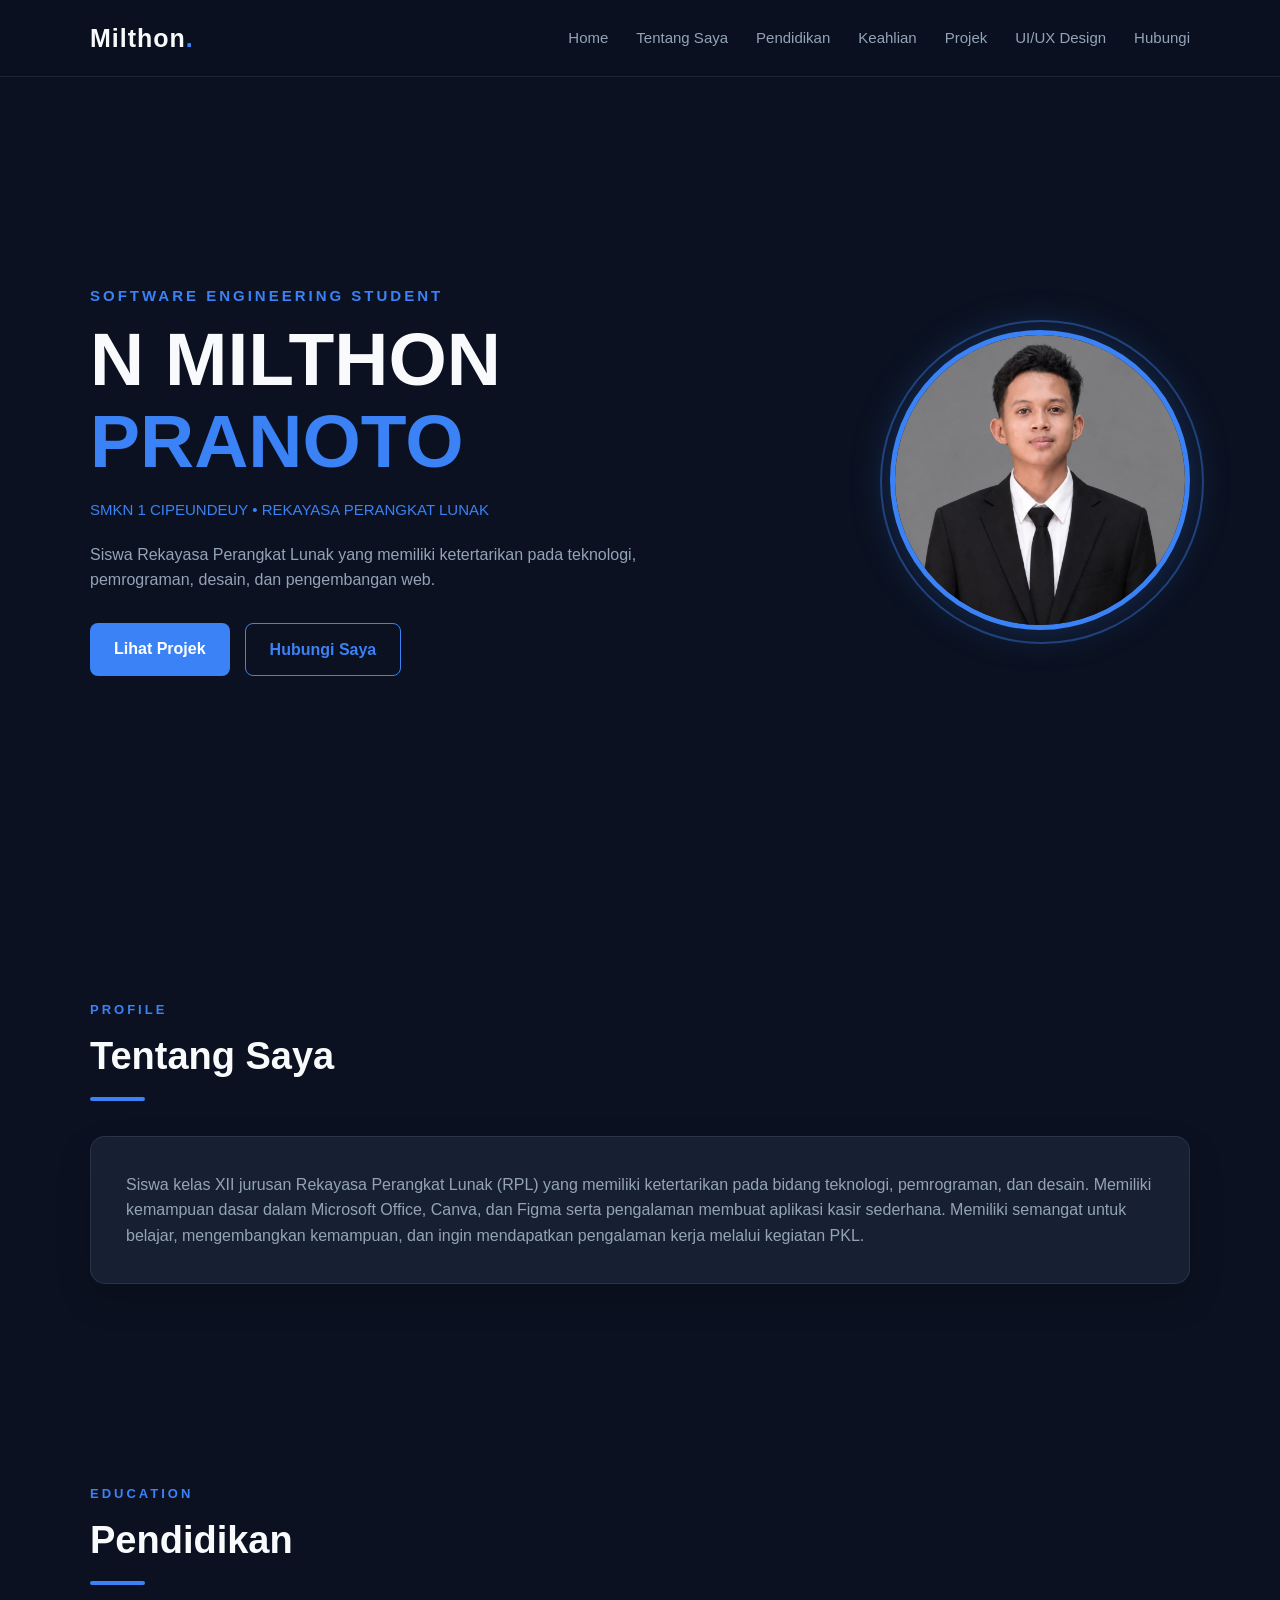
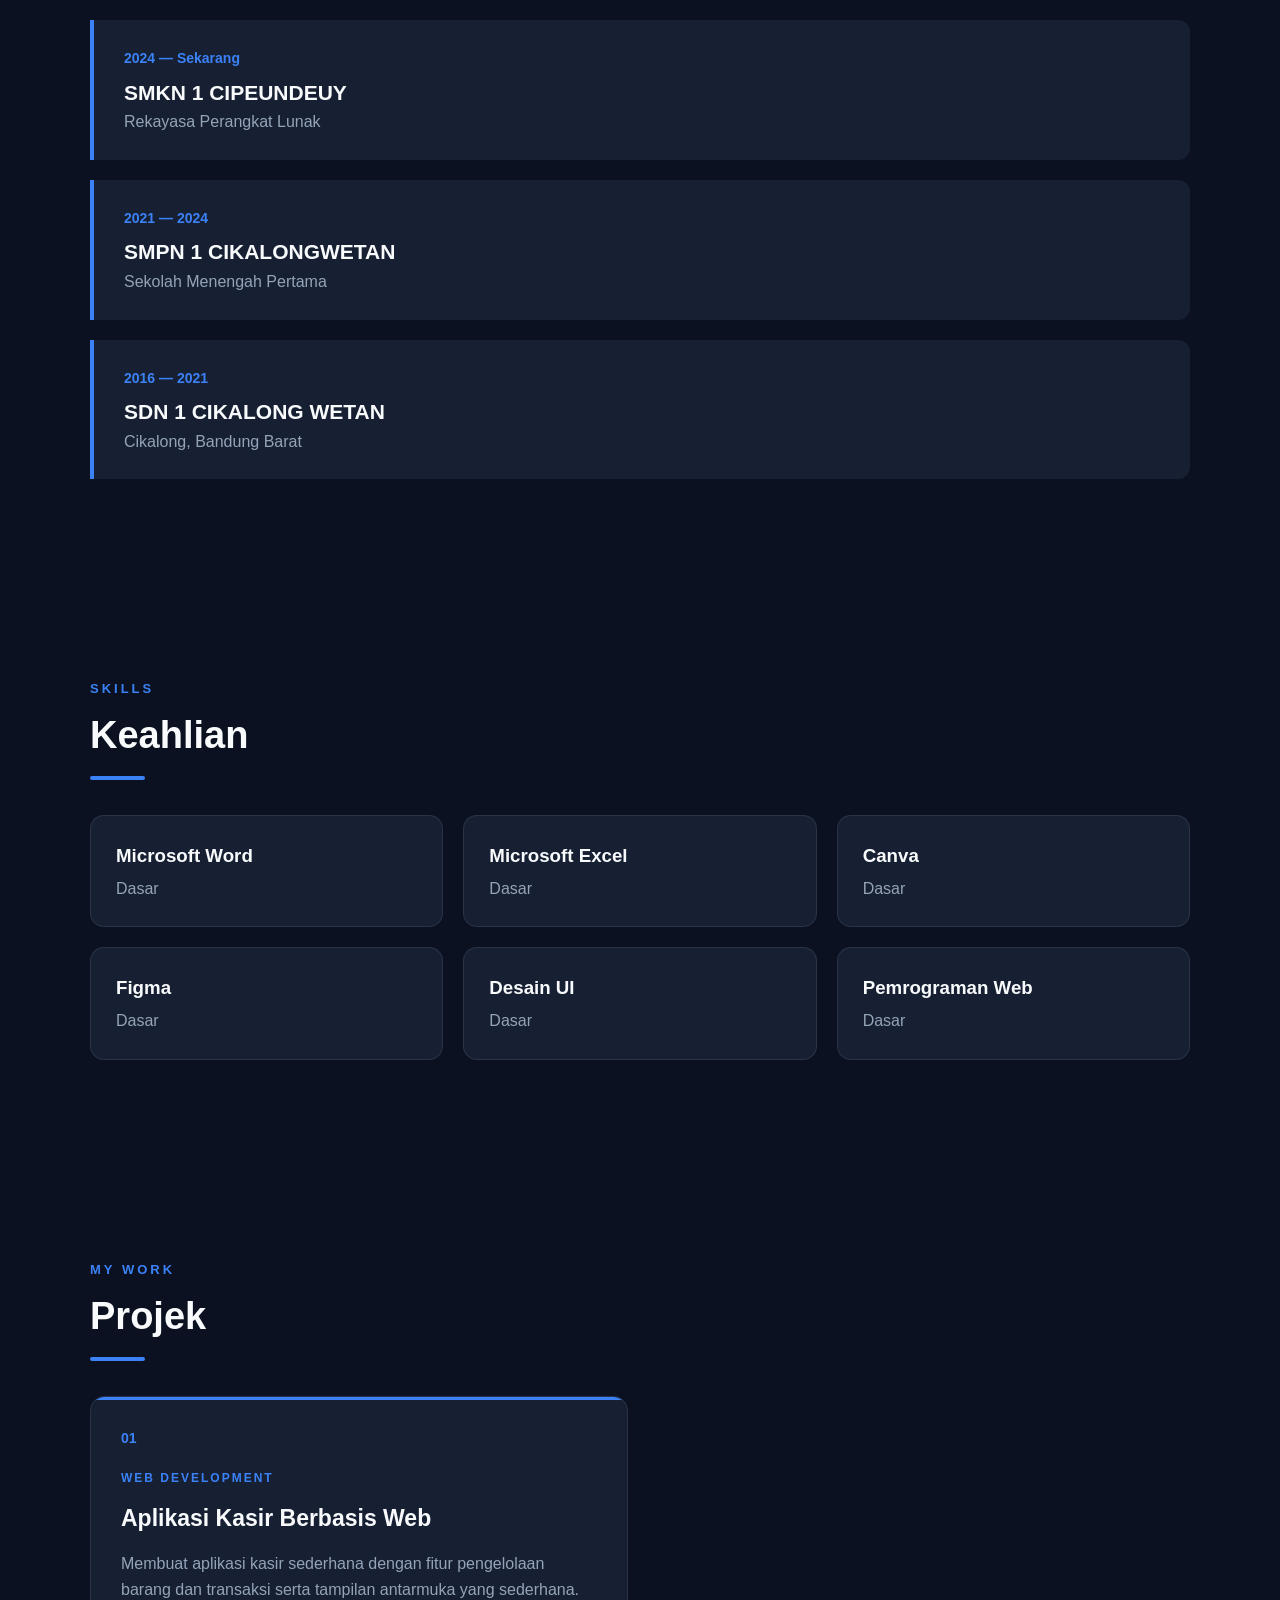
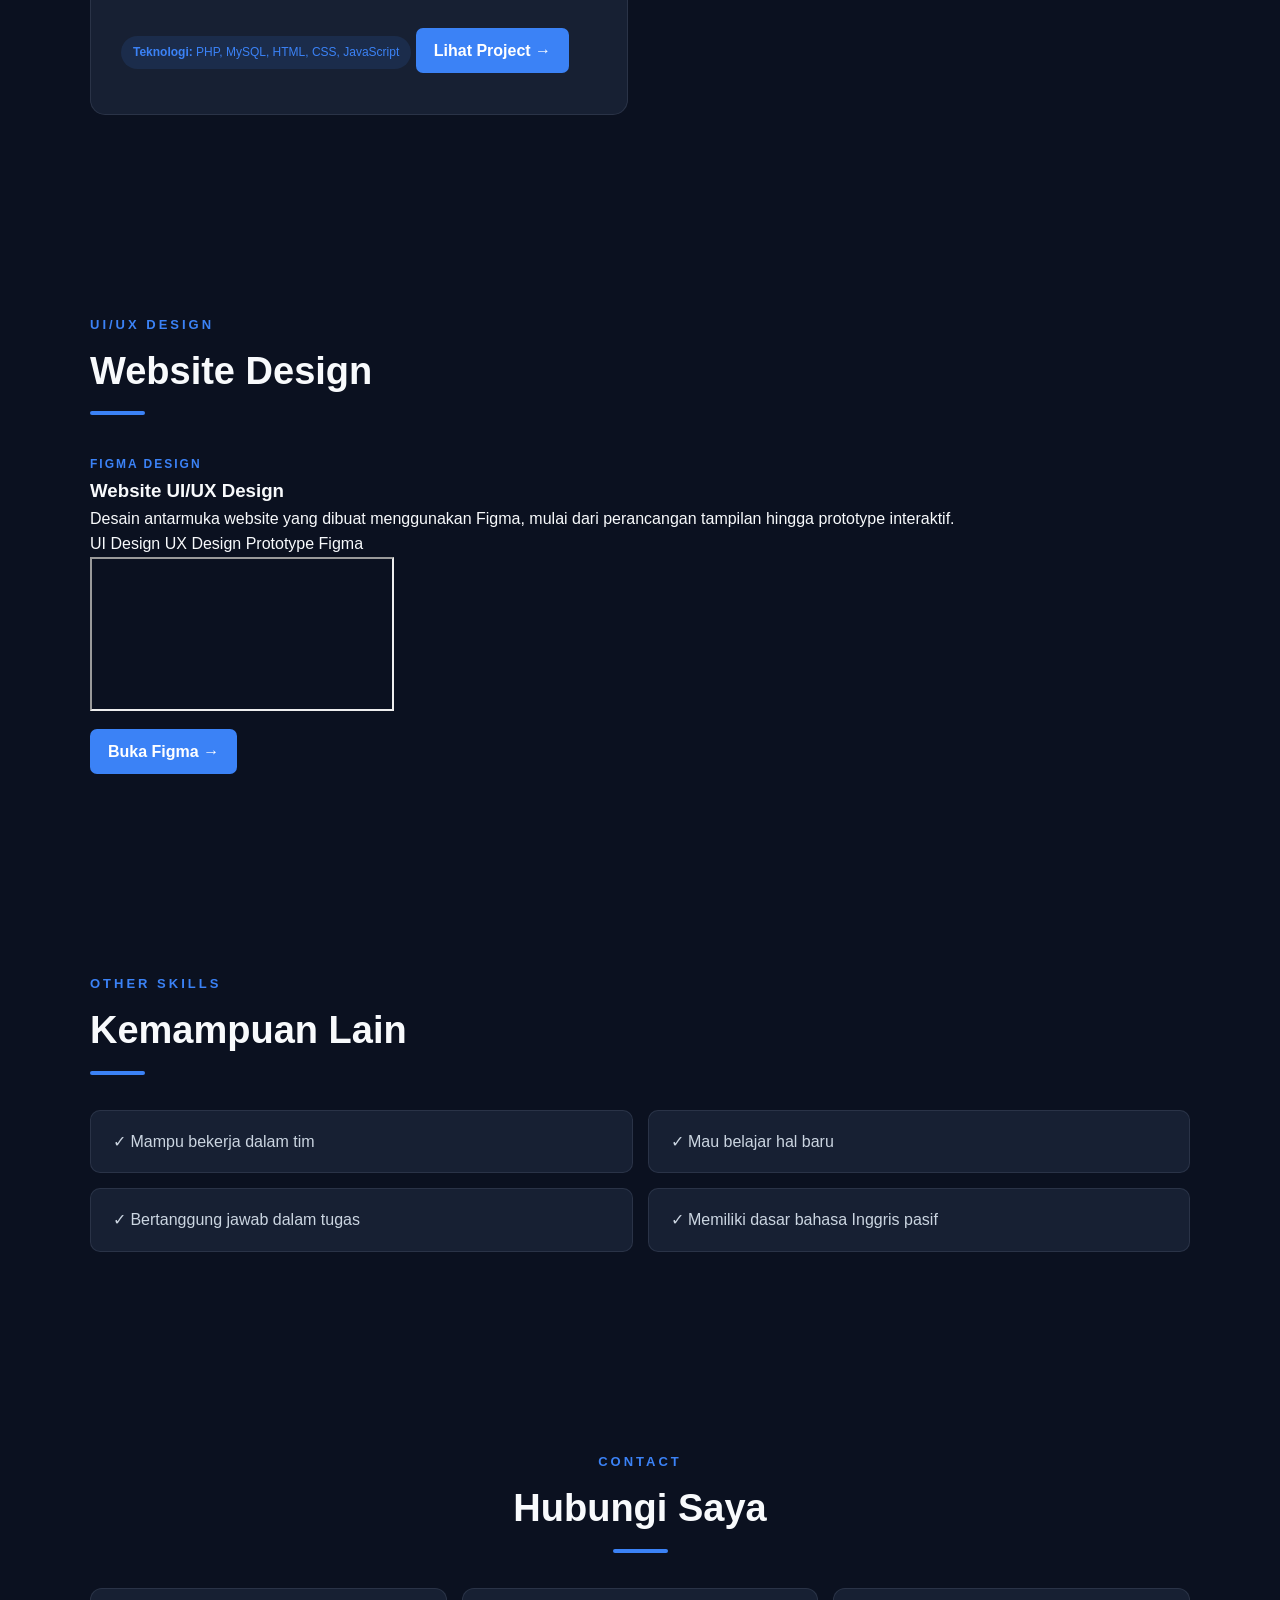
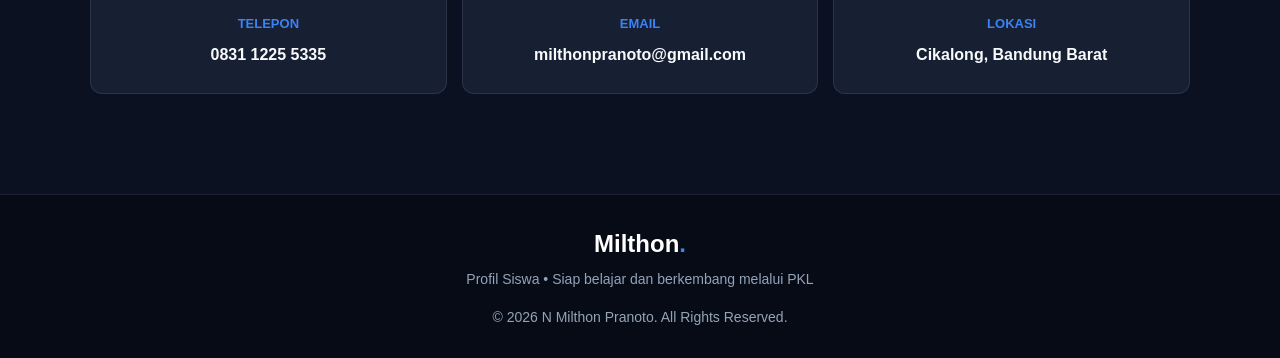
==== index.html @ 872e94f2 "Update index.html" ====
<!DOCTYPE html>
<html lang="id">
<head>
    <meta charset="UTF-8">
    <meta name="viewport" content="width=device-width, initial-scale=1.0">
    <meta name="description" content="Portfolio N Milthon Pranoto, siswa Rekayasa Perangkat Lunak SMKN 1 Cipeundeuy.">

    <title>N Milthon Pranoto | Portfolio</title>

    <link rel="stylesheet" href="style.css">
</head>

<body>

    <!-- NAVBAR -->
    <nav class="navbar">
        <div class="nav-container">

            <a href="#home" class="logo">Milthon<span>.</span></a>

            <button class="menu-btn" onclick="toggleMenu()" aria-label="Buka menu">
                ☰
            </button>

            <ul class="nav-menu">
                <li><a href="#home">Home</a></li>
                <li><a href="#tentang">Tentang Saya</a></li>
                <li><a href="#pendidikan">Pendidikan</a></li>
                <li><a href="#keahlian">Keahlian</a></li>
                <li><a href="#projek">Projek</a></li>
                <li><a href="#uiux">UI/UX Design</a></li>
                <li><a href="#hubungi">Hubungi</a></li>
            </ul>

        </div>
    </nav>


    <!-- HOME -->
    <section id="home" class="hero">

        <div class="hero-content">

            <p class="hero-subtitle">SOFTWARE ENGINEERING STUDENT</p>

            <h1>
                N MILTHON<br>
                <span>PRANOTO</span>
            </h1>

            <p class="hero-school">
                SMKN 1 CIPEUNDEUY • REKAYASA PERANGKAT LUNAK
            </p>

            <p class="hero-description">
                Siswa Rekayasa Perangkat Lunak yang memiliki ketertarikan
                pada teknologi, pemrograman, desain, dan pengembangan web.
            </p>

            <div class="hero-buttons">
                <a href="#projek" class="btn primary">Lihat Projek</a>
                <a href="#hubungi" class="btn secondary">Hubungi Saya</a>
            </div>

        </div>

        <div class="hero-image">
            <img src="milthon.jpg" alt="Foto N Milthon Pranoto">
        </div>

    </section>


    <!-- TENTANG SAYA -->
    <section id="tentang" class="section">

        <div class="section-title">
            <p>PROFILE</p>
            <h2>Tentang Saya</h2>
        </div>

        <div class="about-card">
            <p>
                Siswa kelas XII jurusan Rekayasa Perangkat Lunak (RPL)
                yang memiliki ketertarikan pada bidang teknologi,
                pemrograman, dan desain. Memiliki kemampuan dasar dalam
                Microsoft Office, Canva, dan Figma serta pengalaman
                membuat aplikasi kasir sederhana. Memiliki semangat
                untuk belajar, mengembangkan kemampuan, dan ingin
                mendapatkan pengalaman kerja melalui kegiatan PKL.
            </p>
        </div>

    </section>


    <!-- PENDIDIKAN -->
    <section id="pendidikan" class="section">

        <div class="section-title">
            <p>EDUCATION</p>
            <h2>Pendidikan</h2>
        </div>

        <div class="education-container">

            <div class="education-card">
                <span class="education-year">2024 — Sekarang</span>
                <h3>SMKN 1 CIPEUNDEUY</h3>
                <p>Rekayasa Perangkat Lunak</p>
            </div>

            <div class="education-card">
                <span class="education-year">2021 — 2024</span>
                <h3>SMPN 1 CIKALONGWETAN</h3>
                <p>Sekolah Menengah Pertama</p>
            </div>

            <div class="education-card">
                <span class="education-year">2016 — 2021</span>
                <h3>SDN 1 CIKALONG WETAN</h3>
                <p>Cikalong, Bandung Barat</p>
            </div>

        </div>

    </section>


    <!-- KEAHLIAN -->
    <section id="keahlian" class="section">

        <div class="section-title">
            <p>SKILLS</p>
            <h2>Keahlian</h2>
        </div>

        <div class="skills-grid">

            <div class="skill-card">
                <h3>Microsoft Word</h3>
                <p>Dasar</p>
            </div>

            <div class="skill-card">
                <h3>Microsoft Excel</h3>
                <p>Dasar</p>
            </div>

            <div class="skill-card">
                <h3>Canva</h3>
                <p>Dasar</p>
            </div>

            <div class="skill-card">
                <h3>Figma</h3>
                <p>Dasar</p>
            </div>

            <div class="skill-card">
                <h3>Desain UI</h3>
                <p>Dasar</p>
            </div>

            <div class="skill-card">
                <h3>Pemrograman Web</h3>
                <p>Dasar</p>
            </div>

        </div>

    </section>


    <!-- PROJECT -->
    <section id="projek" class="section">

        <div class="section-title">
            <p>MY WORK</p>
            <h2>Projek</h2>
        </div>

        <div class="projects-grid">

            <div class="project-card">

                <div class="project-number">01</div>

                <div class="project-content">

                    <span class="project-category">WEB DEVELOPMENT</span>

                    <h3>Aplikasi Kasir Berbasis Web</h3>

                    <p>
                        Membuat aplikasi kasir sederhana dengan fitur
                        pengelolaan barang dan transaksi serta tampilan
                        antarmuka yang sederhana.
                    </p>

                    <p class="technology">
                        <strong>Teknologi:</strong>
                        PHP, MySQL, HTML, CSS, JavaScript
                    </p>

                    <a href="kasir/" class="project-button">
                        Lihat Project →
                    </a>

                </div>

            </div>

        </div>

    </section>


    <!-- UI/UX DESIGN FIGMA -->
    <section id="uiux" class="section">

        <div class="section-title">
            <p>UI/UX DESIGN</p>
            <h2>Website Design</h2>
        </div>

        <div class="uiux-card">

            <div class="uiux-info">

                <span class="project-category">FIGMA DESIGN</span>

                <h3>Website UI/UX Design</h3>

                <p>
                    Desain antarmuka website yang dibuat menggunakan
                    Figma, mulai dari perancangan tampilan hingga
                    prototype interaktif.
                </p>

                <div class="design-tags">
                    <span>UI Design</span>
                    <span>UX Design</span>
                    <span>Prototype</span>
                    <span>Figma</span>
                </div>

            </div>

            <div class="figma-preview">

                <iframe
                    src="https://www.figma.com/embed?embed_host=share&url=https%3A%2F%2Fwww.figma.com%2Fdesign%2FlA8UvEjwAYinh7u8B681QA%2FUntitled%3Fnode-id%3D25-2"
                    allowfullscreen
                    loading="lazy"
                    title="Figma Website Prototype">
                </iframe>

            </div>

            <a
                href="https://www.figma.com/design/lA8UvEjwAYinh7u8B681QA/Untitled?node-id=25-2"
                target="_blank"
                rel="noopener noreferrer"
                class="project-button">
                Buka Figma →
            </a>

        </div>

    </section>


    <!-- KEMAMPUAN LAIN -->
    <section class="section">

        <div class="section-title">
            <p>OTHER SKILLS</p>
            <h2>Kemampuan Lain</h2>
        </div>

        <div class="other-skills">

            <div class="other-skill">✓ Mampu bekerja dalam tim</div>
            <div class="other-skill">✓ Mau belajar hal baru</div>
            <div class="other-skill">✓ Bertanggung jawab dalam tugas</div>
            <div class="other-skill">✓ Memiliki dasar bahasa Inggris pasif</div>

        </div>

    </section>


    <!-- KONTAK -->
    <section id="hubungi" class="section contact-section">

        <div class="section-title">
            <p>CONTACT</p>
            <h2>Hubungi Saya</h2>
        </div>

        <div class="contact-container">

            <div class="contact-card">
                <span>TELEPON</span>
                <h3>0831 1225 5335</h3>
            </div>

            <div class="contact-card">
                <span>EMAIL</span>
                <h3>milthonpranoto@gmail.com</h3>
            </div>

            <div class="contact-card">
                <span>LOKASI</span>
                <h3>Cikalong, Bandung Barat</h3>
            </div>

        </div>

    </section>


    <!-- FOOTER -->
    <footer>

        <div class="footer-content">

            <h3>Milthon<span>.</span></h3>

            <p>Profil Siswa • Siap belajar dan berkembang melalui PKL</p>

            <p class="copyright">
                © 2026 N Milthon Pranoto. All Rights Reserved.
            </p>

        </div>

    </footer>


    <script src="script.js"></script>

</body>
</html>
---- style.css ----
/* =========================
   RESET & VARIABLES
========================= */

* {
    margin: 0;
    padding: 0;
    box-sizing: border-box;
    scroll-behavior: smooth;
}

:root {
    --bg: #0b1120;
    --bg-secondary: #111827;
    --card: #172033;
    --card-hover: #1d2940;
    --primary: #3b82f6;
    --primary-dark: #2563eb;
    --text: #f8fafc;
    --text-secondary: #94a3b8;
    --border: rgba(148, 163, 184, 0.15);
}

body {
    font-family: Arial, Helvetica, sans-serif;
    background: var(--bg);
    color: var(--text);
    line-height: 1.6;
}

/* =========================
   NAVBAR
========================= */

.navbar {
    position: fixed;
    width: 100%;
    top: 0;
    left: 0;
    z-index: 1000;
    background: rgba(11, 17, 32, 0.9);
    backdrop-filter: blur(12px);
    border-bottom: 1px solid var(--border);
}

.nav-container {
    max-width: 1150px;
    margin: auto;
    padding: 18px 25px;
    display: flex;
    justify-content: space-between;
    align-items: center;
}

.logo {
    font-size: 25px;
    font-weight: bold;
    letter-spacing: 1px;
    color: var(--text);
    text-decoration: none;
}

.logo span,
.footer-content h3 span {
    color: var(--primary);
}

.nav-menu {
    display: flex;
    gap: 28px;
    list-style: none;
}

.nav-menu a {
    color: var(--text-secondary);
    text-decoration: none;
    font-size: 15px;
    transition: 0.3s;
}

.nav-menu a:hover {
    color: var(--primary);
}

.menu-btn {
    display: none;
    background: none;
    border: none;
    color: white;
    font-size: 25px;
    cursor: pointer;
}

/* =========================
   HERO
========================= */

.hero {
    min-height: 100vh;
    max-width: 1150px;
    margin: auto;
    padding: 140px 25px 80px;
    display: flex;
    align-items: center;
    justify-content: space-between;
    gap: 70px;
}

.hero-content {
    max-width: 650px;
}

.hero-subtitle {
    color: var(--primary);
    font-size: 15px;
    font-weight: bold;
    letter-spacing: 3px;
    margin-bottom: 10px;
}

.hero h1 {
    font-size: clamp(45px, 7vw, 75px);
    line-height: 1.1;
    margin-bottom: 15px;
}

.hero h1 span {
    color: var(--primary);
}

.hero-school {
    color: var(--primary);
    font-size: 15px;
    margin-bottom: 20px;
}

.hero-description {
    color: var(--text-secondary);
    max-width: 600px;
    font-size: 16px;
}

.hero-buttons {
    display: flex;
    gap: 15px;
    margin-top: 30px;
}

.btn {
    padding: 13px 24px;
    border-radius: 8px;
    text-decoration: none;
    font-weight: bold;
    transition: 0.3s;
}

.btn.primary {
    background: var(--primary);
    color: white;
}

.btn.primary:hover {
    background: var(--primary-dark);
    transform: translateY(-3px);
}

.btn.secondary {
    border: 1px solid var(--primary);
    color: var(--primary);
}

.btn.secondary:hover {
    background: var(--primary);
    color: white;
    transform: translateY(-3px);
}

/* =========================
   FOTO PROFIL
========================= */

.hero-image {
    position: relative;
    flex-shrink: 0;
}

.hero-image::before {
    content: "";
    position: absolute;
    width: 320px;
    height: 320px;
    border-radius: 50%;
    border: 2px solid rgba(59, 130, 246, 0.4);
    top: -10px;
    left: -10px;
    animation: rotate 8s linear infinite;
}

.hero-image img {
    position: relative;
    width: 300px;
    height: 300px;
    object-fit: cover;
    border-radius: 50%;
    border: 5px solid var(--primary);
    display: block;
    box-shadow: 0 0 40px rgba(59, 130, 246, 0.25);
}

@keyframes rotate {
    from {
        transform: rotate(0deg);
    }

    to {
        transform: rotate(360deg);
    }
}

/* =========================
   SECTION
========================= */

.section {
    max-width: 1150px;
    margin: auto;
    padding: 100px 25px;
    scroll-margin-top: 75px;
}

.section-title {
    margin-bottom: 35px;
}

.section-title p {
    color: var(--primary);
    font-size: 13px;
    font-weight: bold;
    letter-spacing: 3px;
    margin-bottom: 5px;
}

.section-title h2 {
    font-size: 38px;
    position: relative;
}

.section-title h2::after {
    content: "";
    display: block;
    width: 55px;
    height: 4px;
    background: var(--primary);
    margin-top: 10px;
    border-radius: 5px;
}

/* =========================
   TENTANG SAYA
========================= */

.about-card {
    background: var(--card);
    border: 1px solid var(--border);
    border-radius: 15px;
    padding: 35px;
    box-shadow: 0 15px 35px rgba(0, 0, 0, 0.15);
}

.about-card p {
    color: var(--text-secondary);
}

/* =========================
   PENDIDIKAN
========================= */

.education-container {
    display: grid;
    gap: 20px;
}

.education-card {
    background: var(--card);
    border-left: 4px solid var(--primary);
    padding: 25px 30px;
    border-radius: 0 12px 12px 0;
    transition: 0.3s;
}

.education-card:hover {
    transform: translateX(8px);
    background: var(--card-hover);
}

.education-year {
    color: var(--primary);
    font-size: 14px;
    font-weight: bold;
}

.education-card h3 {
    margin-top: 5px;
    font-size: 21px;
}

.education-card p {
    color: var(--text-secondary);
}

/* =========================
   KEAHLIAN
========================= */

.skills-grid {
    display: grid;
    grid-template-columns: repeat(3, 1fr);
    gap: 20px;
}

.skill-card {
    background: var(--card);
    border: 1px solid var(--border);
    padding: 25px;
    border-radius: 14px;
    transition: 0.3s;
}

.skill-card:hover {
    transform: translateY(-7px);
    background: var(--card-hover);
    border-color: rgba(59, 130, 246, 0.5);
}

.skill-card h3 {
    margin-bottom: 5px;
}

.skill-card p {
    color: var(--text-secondary);
}

/* =========================
   PROJECT
========================= */

.projects-grid {
    display: grid;
    grid-template-columns: repeat(2, 1fr);
    gap: 25px;
}

.project-card {
    background: var(--card);
    border: 1px solid var(--border);
    padding: 30px;
    border-radius: 15px;
    transition: 0.3s;
    position: relative;
    overflow: hidden;
}

.project-card::before {
    content: "";
    position: absolute;
    width: 100%;
    height: 3px;
    top: 0;
    left: 0;
    background: var(--primary);
}

.project-card:hover {
    transform: translateY(-8px);
    background: var(--card-hover);
    box-shadow: 0 15px 40px rgba(0, 0, 0, 0.2);
}

.project-number {
    color: var(--primary);
    font-size: 14px;
    font-weight: bold;
    margin-bottom: 15px;
}

.project-category {
    color: var(--primary);
    font-size: 12px;
    font-weight: bold;
    letter-spacing: 2px;
}

.project-card h3 {
    font-size: 23px;
    margin: 10px 0 15px;
}

.project-card p {
    color: var(--text-secondary);
    margin-bottom: 15px;
}

.project-card .technology {
    display: inline-block;
    padding: 7px 12px;
    border-radius: 20px;
    background: rgba(59, 130, 246, 0.12);
    color: var(--primary);
    font-size: 12px;
}

.project-button {
    display: inline-block;
    margin-top: 10px;
    padding: 10px 18px;
    background: var(--primary);
    color: white;
    text-decoration: none;
    border-radius: 7px;
    font-weight: bold;
    transition: 0.3s;
}

.project-button:hover {
    background: var(--primary-dark);
    transform: translateY(-3px);
}

/* =========================
   KEMAMPUAN LAIN
========================= */

.other-skills {
    display: grid;
    grid-template-columns: repeat(2, 1fr);
    gap: 15px;
}

.other-skill {
    background: var(--card);
    border: 1px solid var(--border);
    padding: 18px 22px;
    border-radius: 10px;
    color: #cbd5e1;
    transition: 0.3s;
}

.other-skill:hover {
    border-color: var(--primary);
    transform: translateX(5px);
}

/* =========================
   KONTAK
========================= */

.contact-section {
    text-align: center;
}

.contact-section .section-title h2::after {
    margin-left: auto;
    margin-right: auto;
}

.contact-container {
    display: grid;
    grid-template-columns: repeat(3, 1fr);
    gap: 15px;
}

.contact-card {
    background: var(--card);
    border: 1px solid var(--border);
    padding: 25px 15px;
    border-radius: 12px;
    transition: 0.3s;
}

.contact-card:hover {
    border-color: var(--primary);
    transform: translateY(-5px);
}

.contact-card span {
    display: block;
    color: var(--primary);
    font-size: 13px;
    font-weight: bold;
    margin-bottom: 8px;
}

.contact-card h3 {
    font-size: 16px;
    overflow-wrap: anywhere;
}

/* =========================
   FOOTER
========================= */

footer {
    background: #060b16;
    border-top: 1px solid var(--border);
    text-align: center;
    padding: 30px 20px;
    color: var(--text-secondary);
    font-size: 14px;
}

.footer-content h3 {
    color: white;
    font-size: 24px;
    margin-bottom: 5px;
}

.footer-content .copyright {
    margin-top: 15px;
}

/* =========================
   RESPONSIVE TABLET
========================= */

@media (max-width: 900px) {
    .hero {
        gap: 40px;
    }

    .hero h1 {
        font-size: 55px;
    }

    .skills-grid {
        grid-template-columns: repeat(2, 1fr);
    }
}

/* =========================
   RESPONSIVE HP
========================= */

@media (max-width: 700px) {
    .nav-container {
        padding: 17px 20px;
    }

    .menu-btn {
        display: block;
    }

    .nav-menu {
        display: none;
        position: absolute;
        top: 70px;
        right: 20px;
        width: 220px;
        padding: 20px;
        background: #111827;
        border: 1px solid var(--border);
        border-radius: 12px;
        flex-direction: column;
        gap: 15px;
        box-shadow: 0 15px 30px rgba(0, 0, 0, 0.3);
    }

    .nav-menu.active {
        display: flex;
    }

    .hero {
        min-height: auto;
        padding-top: 130px;
        padding-bottom: 80px;
        flex-direction: column-reverse;
        text-align: center;
        gap: 45px;
    }

    .hero-image img {
        width: 230px;
        height: 230px;
    }

    .hero-image::before {
        width: 250px;
        height: 250px;
    }

    .hero h1 {
        font-size: 45px;
    }

    .hero-buttons {
        justify-content: center;
        flex-wrap: wrap;
    }

    .section {
        padding: 75px 20px;
    }

    .section-title h2 {
        font-size: 32px;
    }

    .skills-grid {
        grid-template-columns: repeat(2, 1fr);
    }

    .projects-grid {
        grid-template-columns: 1fr;
    }

    .other-skills,
    .contact-container {
        grid-template-columns: 1fr;
    }
}

/* =========================
   SMALL HP
========================= */

@media (max-width: 400px) {
    .hero h1 {
        font-size: 38px;
    }

    .hero-image img {
        width: 200px;
        height: 200px;
    }

    .hero-image::before {
        width: 220px;
        height: 220px;
    }

    .btn {
        width: 100%;
    }

    .hero-buttons {
        flex-direction: column;
    }

    .skills-grid {
        grid-template-columns: 1fr;
    }
}
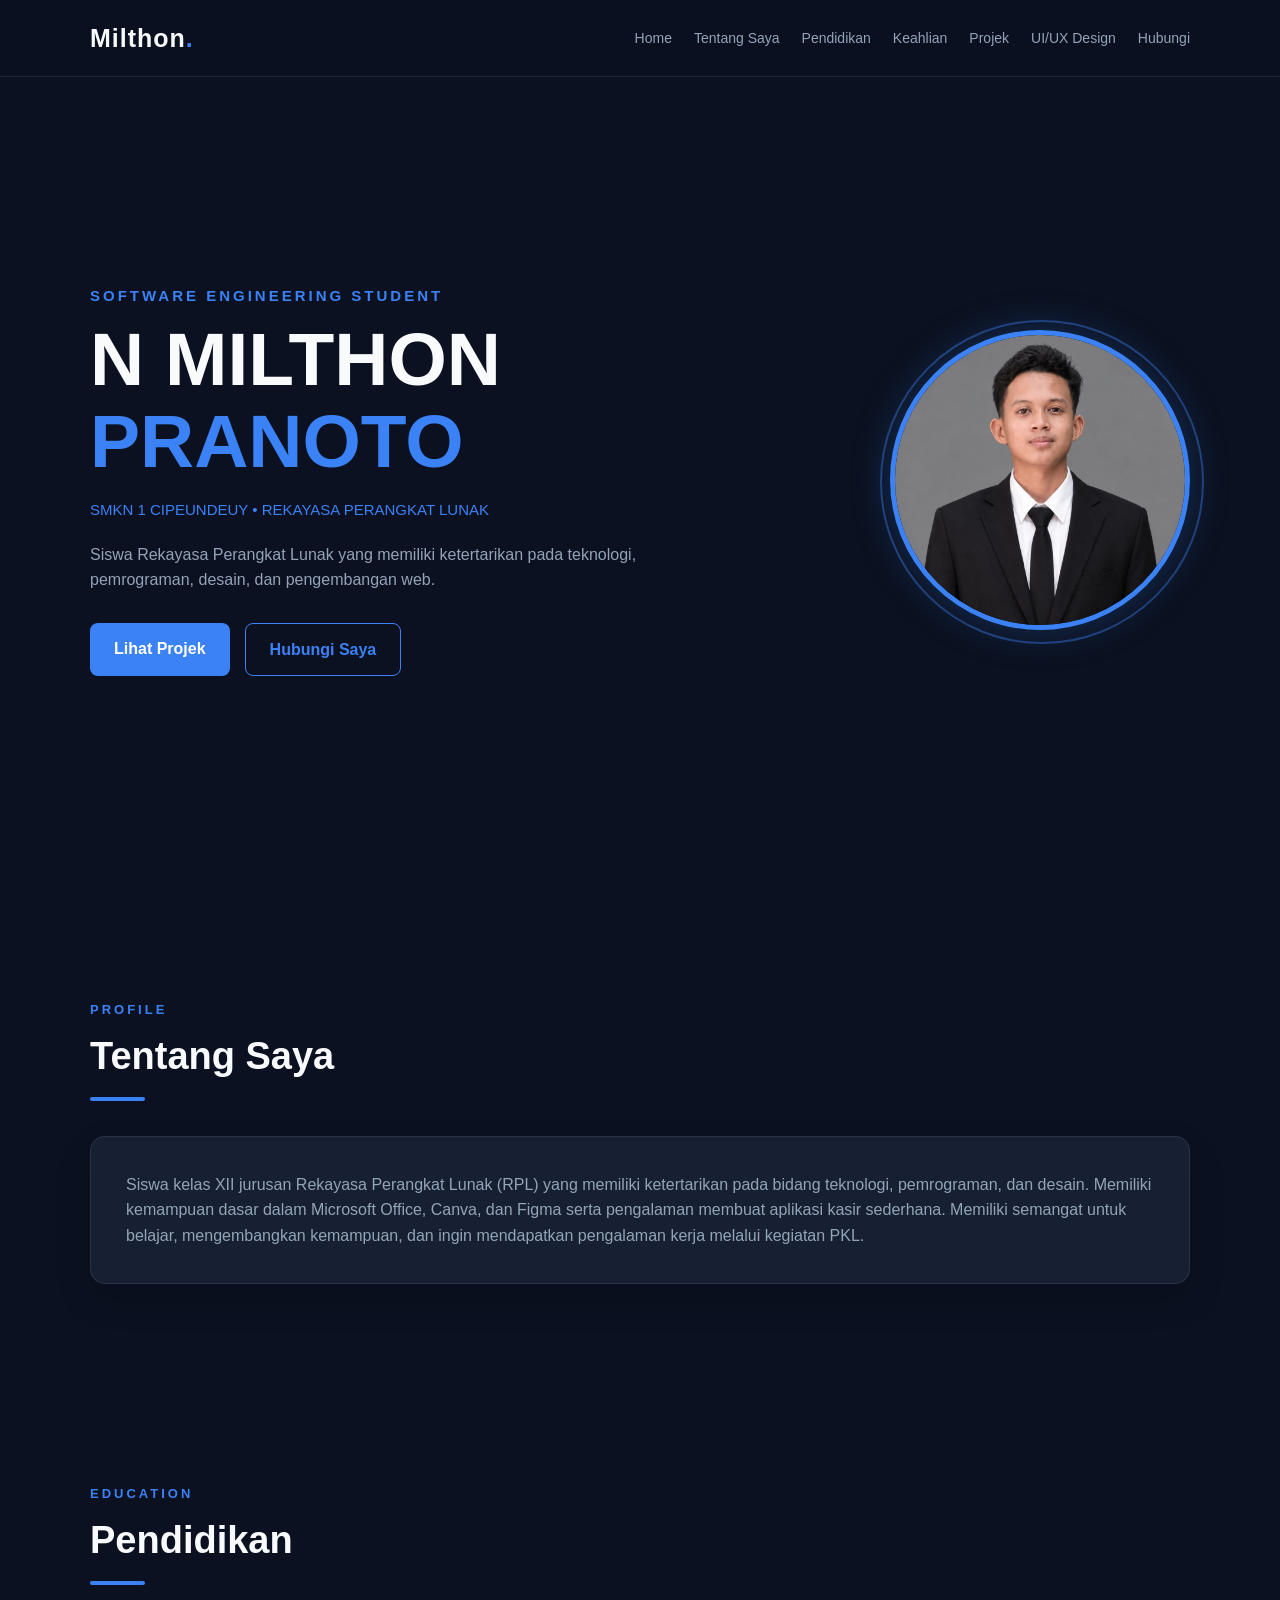
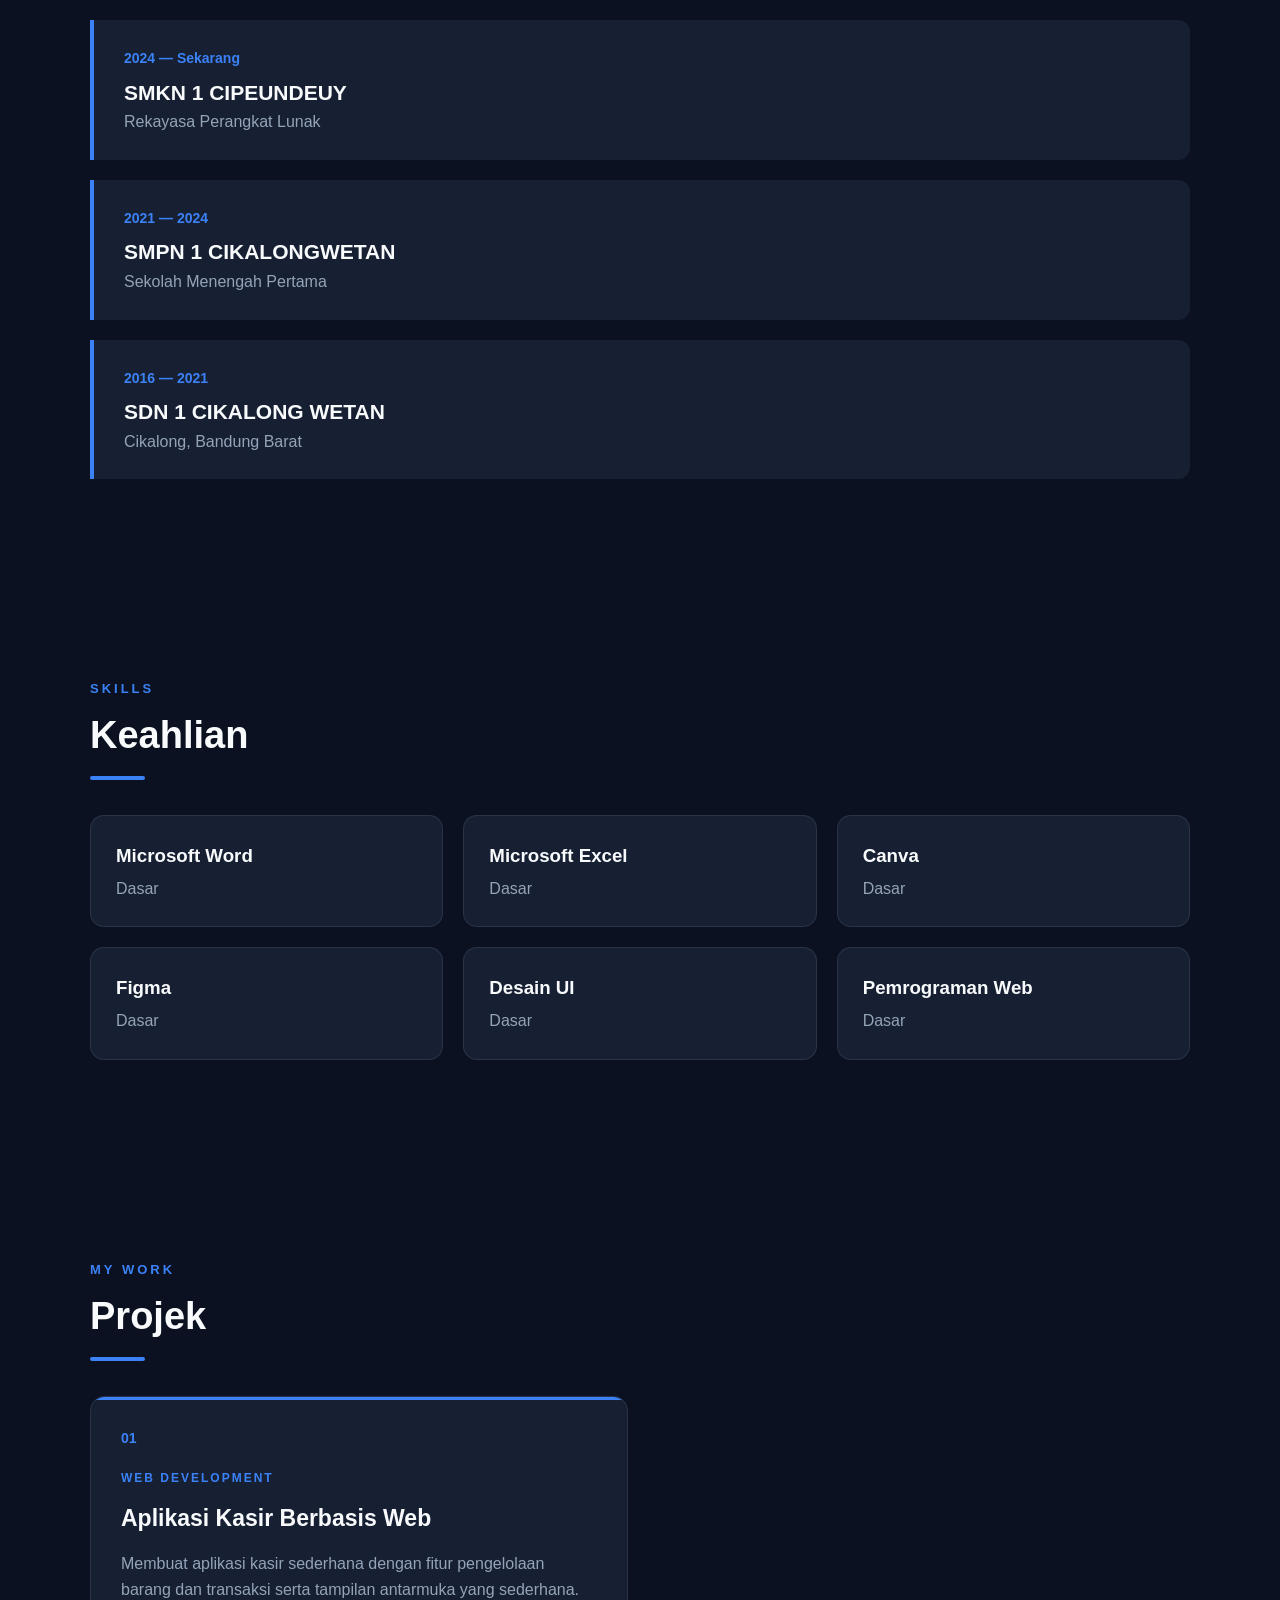
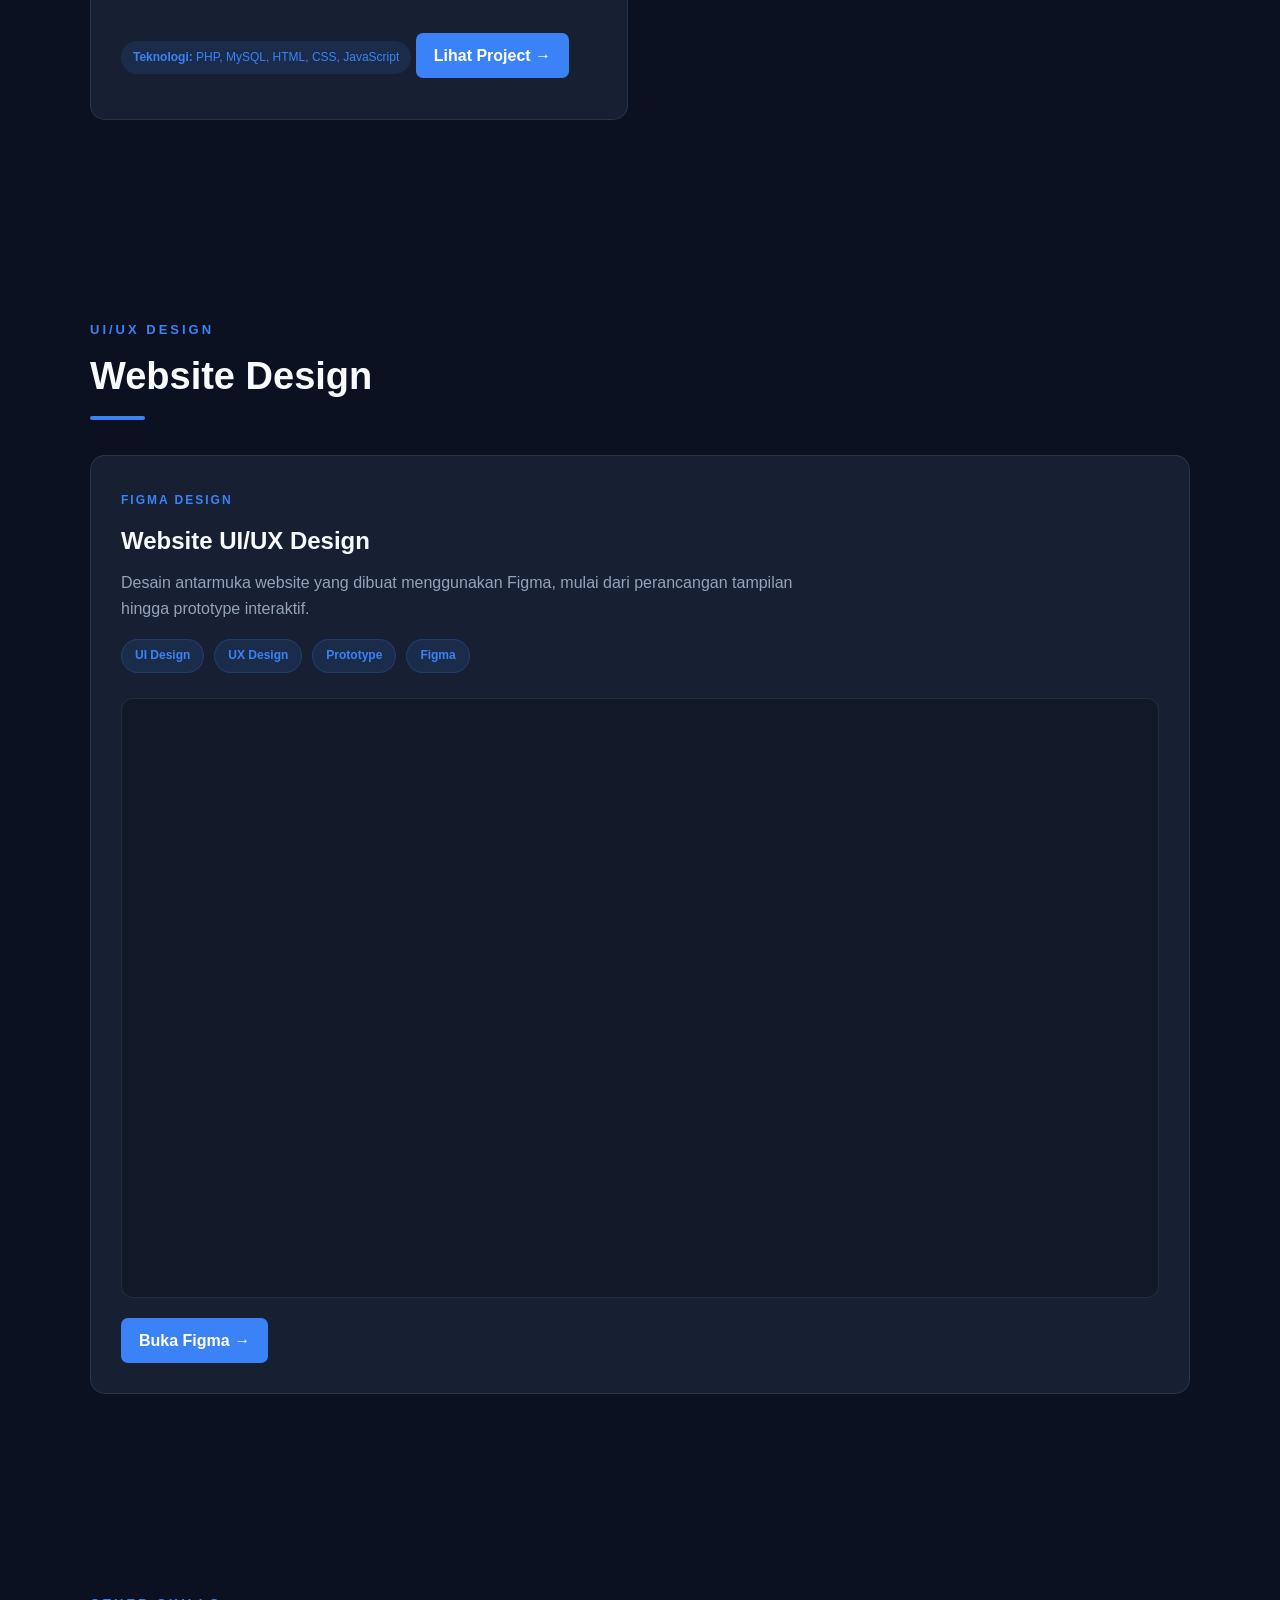
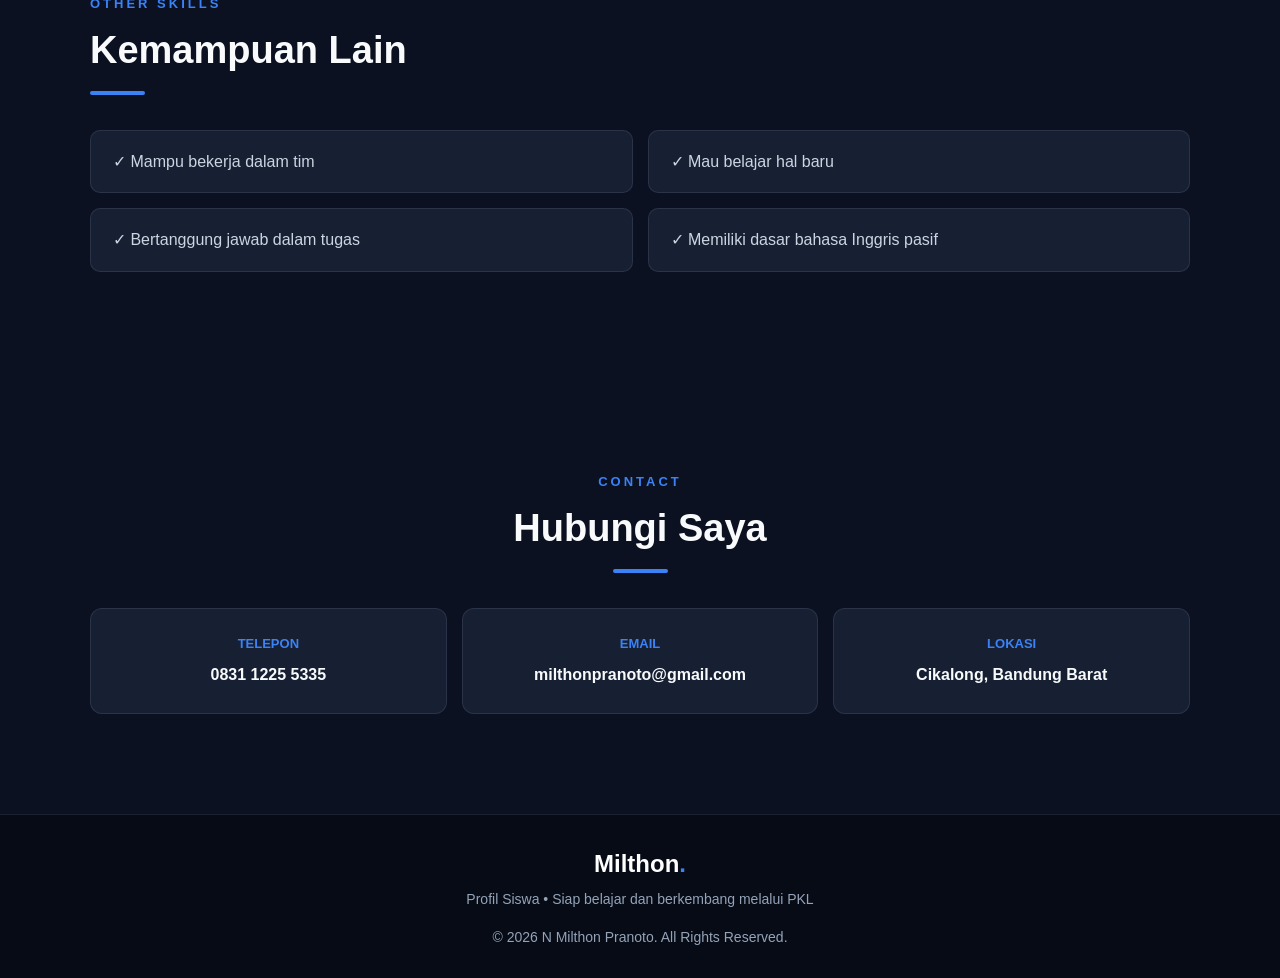
==== commit d6cf7127: "Update index.html" ====
--- a/index.html
+++ b/index.html
@@ -250,7 +250,7 @@
             <div class="figma-preview">
 
                 <iframe
-                    src="https://www.figma.com/embed?embed_host=share&url=https%3A%2F%2Fwww.figma.com%2Fdesign%2FlA8UvEjwAYinh7u8B681QA%2FUntitled%3Fnode-id%3D25-2"
+                    src="https://www.figma.com/proto/lA8UvEjwAYinh7u8B681QA/Untitled?node-id=27-473&p=f&t=CBJVkVf0aidAZZZu-0&scaling=min-zoom&content-scaling=fixed&page-id=25%3A2&starting-point-node-id=33%3A680&show-proto-sidebar=1"
                     allowfullscreen
                     loading="lazy"
                     title="Figma Website Prototype">
--- a/style.css
+++ b/style.css
@@ -28,9 +28,7 @@
     line-height: 1.6;
 }
 
-/* =========================
-   NAVBAR
-========================= */
+/* NAVBAR */
 
 .navbar {
     position: fixed;
@@ -67,14 +65,14 @@
 
 .nav-menu {
     display: flex;
-    gap: 28px;
+    gap: 22px;
     list-style: none;
 }
 
 .nav-menu a {
     color: var(--text-secondary);
     text-decoration: none;
-    font-size: 15px;
+    font-size: 14px;
     transition: 0.3s;
 }
 
@@ -91,9 +89,7 @@
     cursor: pointer;
 }
 
-/* =========================
-   HERO
-========================= */
+/* HERO */
 
 .hero {
     min-height: 100vh;
@@ -175,9 +171,7 @@
     transform: translateY(-3px);
 }
 
-/* =========================
-   FOTO PROFIL
-========================= */
+/* FOTO */
 
 .hero-image {
     position: relative;
@@ -211,21 +205,18 @@
     from {
         transform: rotate(0deg);
     }
-
     to {
         transform: rotate(360deg);
     }
 }
 
-/* =========================
-   SECTION
-========================= */
+/* SECTION */
 
 .section {
     max-width: 1150px;
     margin: auto;
     padding: 100px 25px;
-    scroll-margin-top: 75px;
+    scroll-margin-top: 80px;
 }
 
 .section-title {
@@ -242,7 +233,6 @@
 
 .section-title h2 {
     font-size: 38px;
-    position: relative;
 }
 
 .section-title h2::after {
@@ -255,9 +245,7 @@
     border-radius: 5px;
 }
 
-/* =========================
-   TENTANG SAYA
-========================= */
+/* ABOUT */
 
 .about-card {
     background: var(--card);
@@ -271,9 +259,7 @@
     color: var(--text-secondary);
 }
 
-/* =========================
-   PENDIDIKAN
-========================= */
+/* EDUCATION */
 
 .education-container {
     display: grid;
@@ -308,9 +294,7 @@
     color: var(--text-secondary);
 }
 
-/* =========================
-   KEAHLIAN
-========================= */
+/* SKILLS */
 
 .skills-grid {
     display: grid;
@@ -340,9 +324,7 @@
     color: var(--text-secondary);
 }
 
-/* =========================
-   PROJECT
-========================= */
+/* PROJECT */
 
 .projects-grid {
     display: grid;
@@ -411,7 +393,7 @@
 
 .project-button {
     display: inline-block;
-    margin-top: 10px;
+    margin-top: 15px;
     padding: 10px 18px;
     background: var(--primary);
     color: white;
@@ -426,9 +408,68 @@
     transform: translateY(-3px);
 }
 
-/* =========================
-   KEMAMPUAN LAIN
-========================= */
+/* UI/UX FIGMA */
+
+.uiux-card {
+    background: var(--card);
+    border: 1px solid var(--border);
+    border-radius: 15px;
+    padding: 30px;
+    overflow: hidden;
+}
+
+.uiux-info {
+    margin-bottom: 25px;
+}
+
+.uiux-info h3 {
+    font-size: 24px;
+    margin: 10px 0;
+}
+
+.uiux-info p {
+    color: var(--text-secondary);
+    max-width: 700px;
+}
+
+.design-tags {
+    display: flex;
+    flex-wrap: wrap;
+    gap: 10px;
+    margin-top: 18px;
+}
+
+.design-tags span {
+    background: rgba(59, 130, 246, 0.12);
+    color: var(--primary);
+    border: 1px solid rgba(59, 130, 246, 0.2);
+    padding: 6px 13px;
+    border-radius: 20px;
+    font-size: 12px;
+    font-weight: bold;
+}
+
+.figma-preview {
+    width: 100%;
+    height: 600px;
+    overflow: hidden;
+    border-radius: 12px;
+    background: var(--bg-secondary);
+    border: 1px solid var(--border);
+}
+
+.figma-preview iframe {
+    width: 100%;
+    height: 100%;
+    border: none;
+    display: block;
+}
+
+.uiux-card .project-button {
+    margin-top: 20px;
+}
+
+/* OTHER SKILLS */
 
 .other-skills {
     display: grid;
@@ -450,9 +491,7 @@
     transform: translateX(5px);
 }
 
-/* =========================
-   KONTAK
-========================= */
+/* CONTACT */
 
 .contact-section {
     text-align: center;
@@ -495,9 +534,7 @@
     overflow-wrap: anywhere;
 }
 
-/* =========================
-   FOOTER
-========================= */
+/* FOOTER */
 
 footer {
     background: #060b16;
@@ -518,9 +555,7 @@
     margin-top: 15px;
 }
 
-/* =========================
-   RESPONSIVE TABLET
-========================= */
+/* TABLET */
 
 @media (max-width: 900px) {
     .hero {
@@ -534,13 +569,16 @@
     .skills-grid {
         grid-template-columns: repeat(2, 1fr);
     }
-}
-
-/* =========================
-   RESPONSIVE HP
-========================= */
+
+    .nav-menu {
+        gap: 12px;
+    }
+}
+
+/* MOBILE */
 
 @media (max-width: 700px) {
+
     .nav-container {
         padding: 17px 20px;
     }
@@ -616,13 +654,20 @@
     .contact-container {
         grid-template-columns: 1fr;
     }
-}
-
-/* =========================
-   SMALL HP
-========================= */
+
+    .uiux-card {
+        padding: 18px;
+    }
+
+    .figma-preview {
+        height: 450px;
+    }
+}
+
+/* SMALL HP */
 
 @media (max-width: 400px) {
+
     .hero h1 {
         font-size: 38px;
     }
@@ -648,4 +693,8 @@
     .skills-grid {
         grid-template-columns: 1fr;
     }
-}
+
+    .figma-preview {
+        height: 350px;
+    }
+}
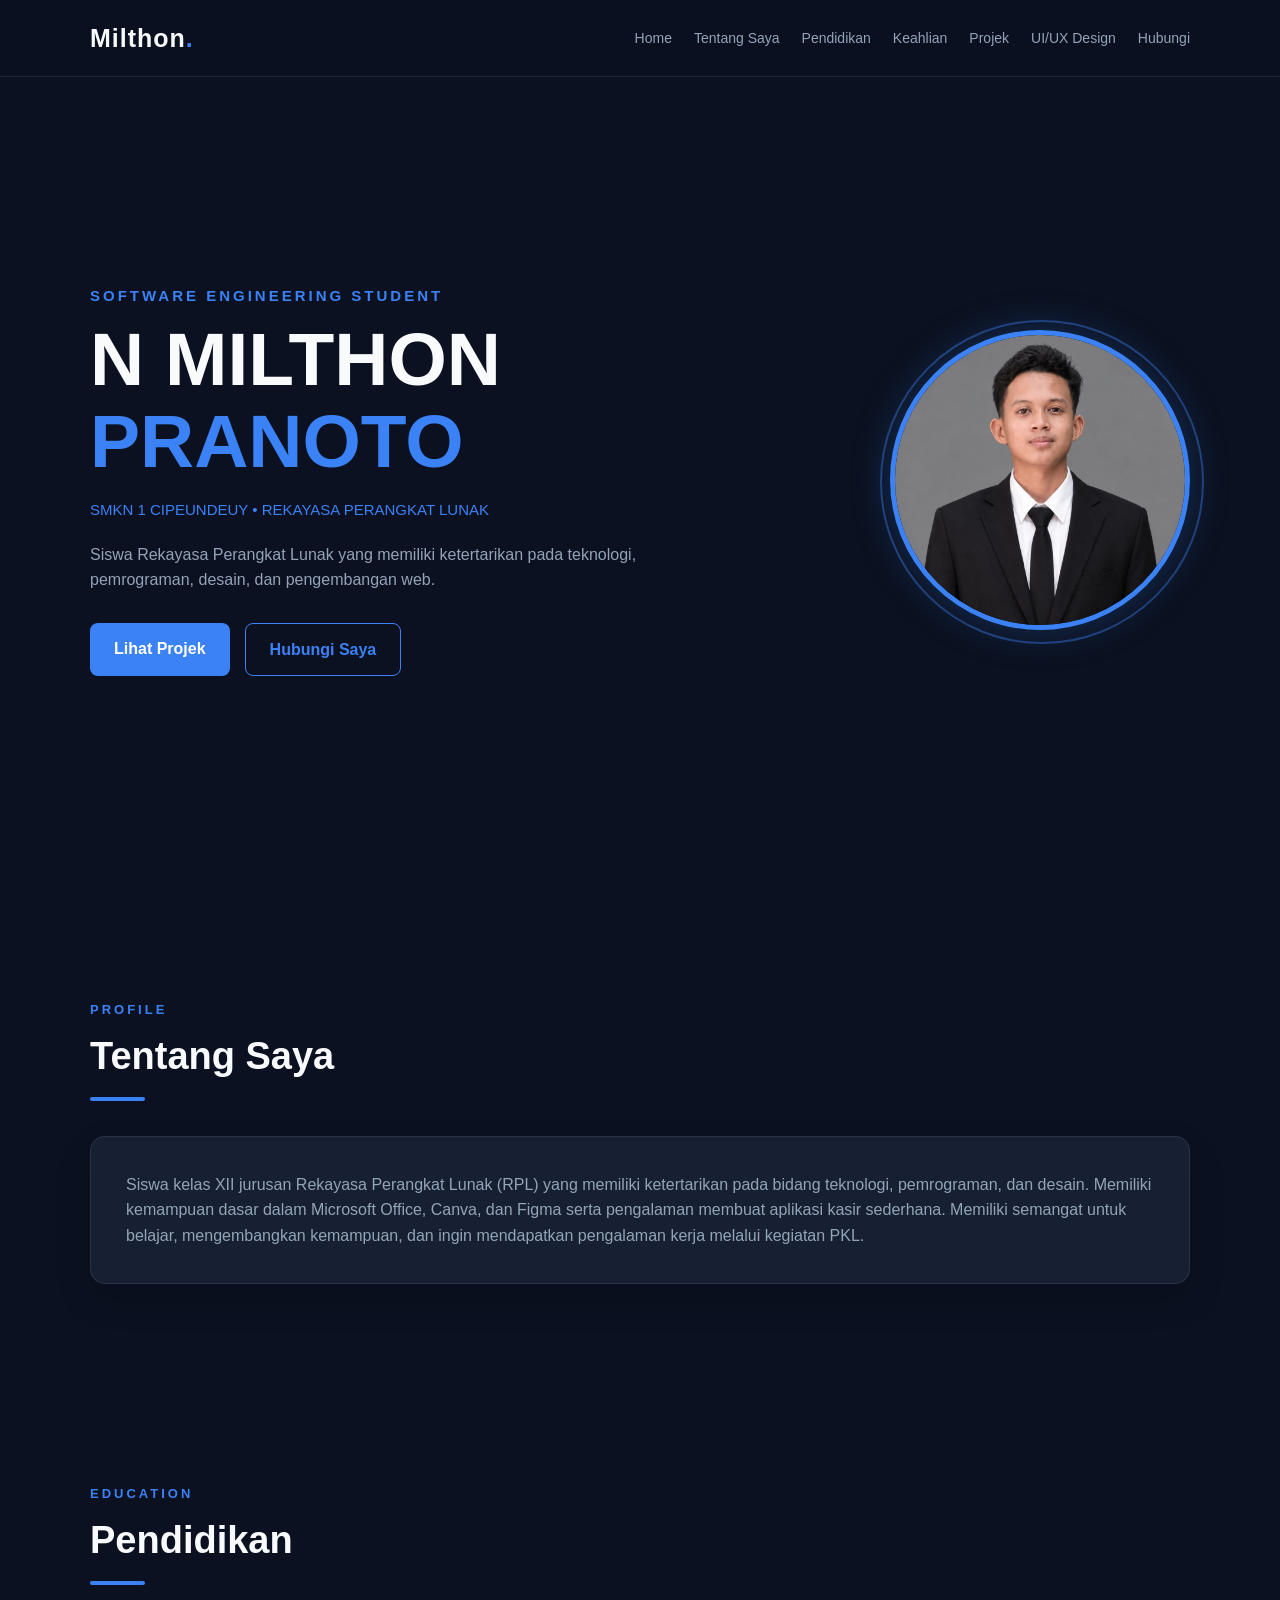
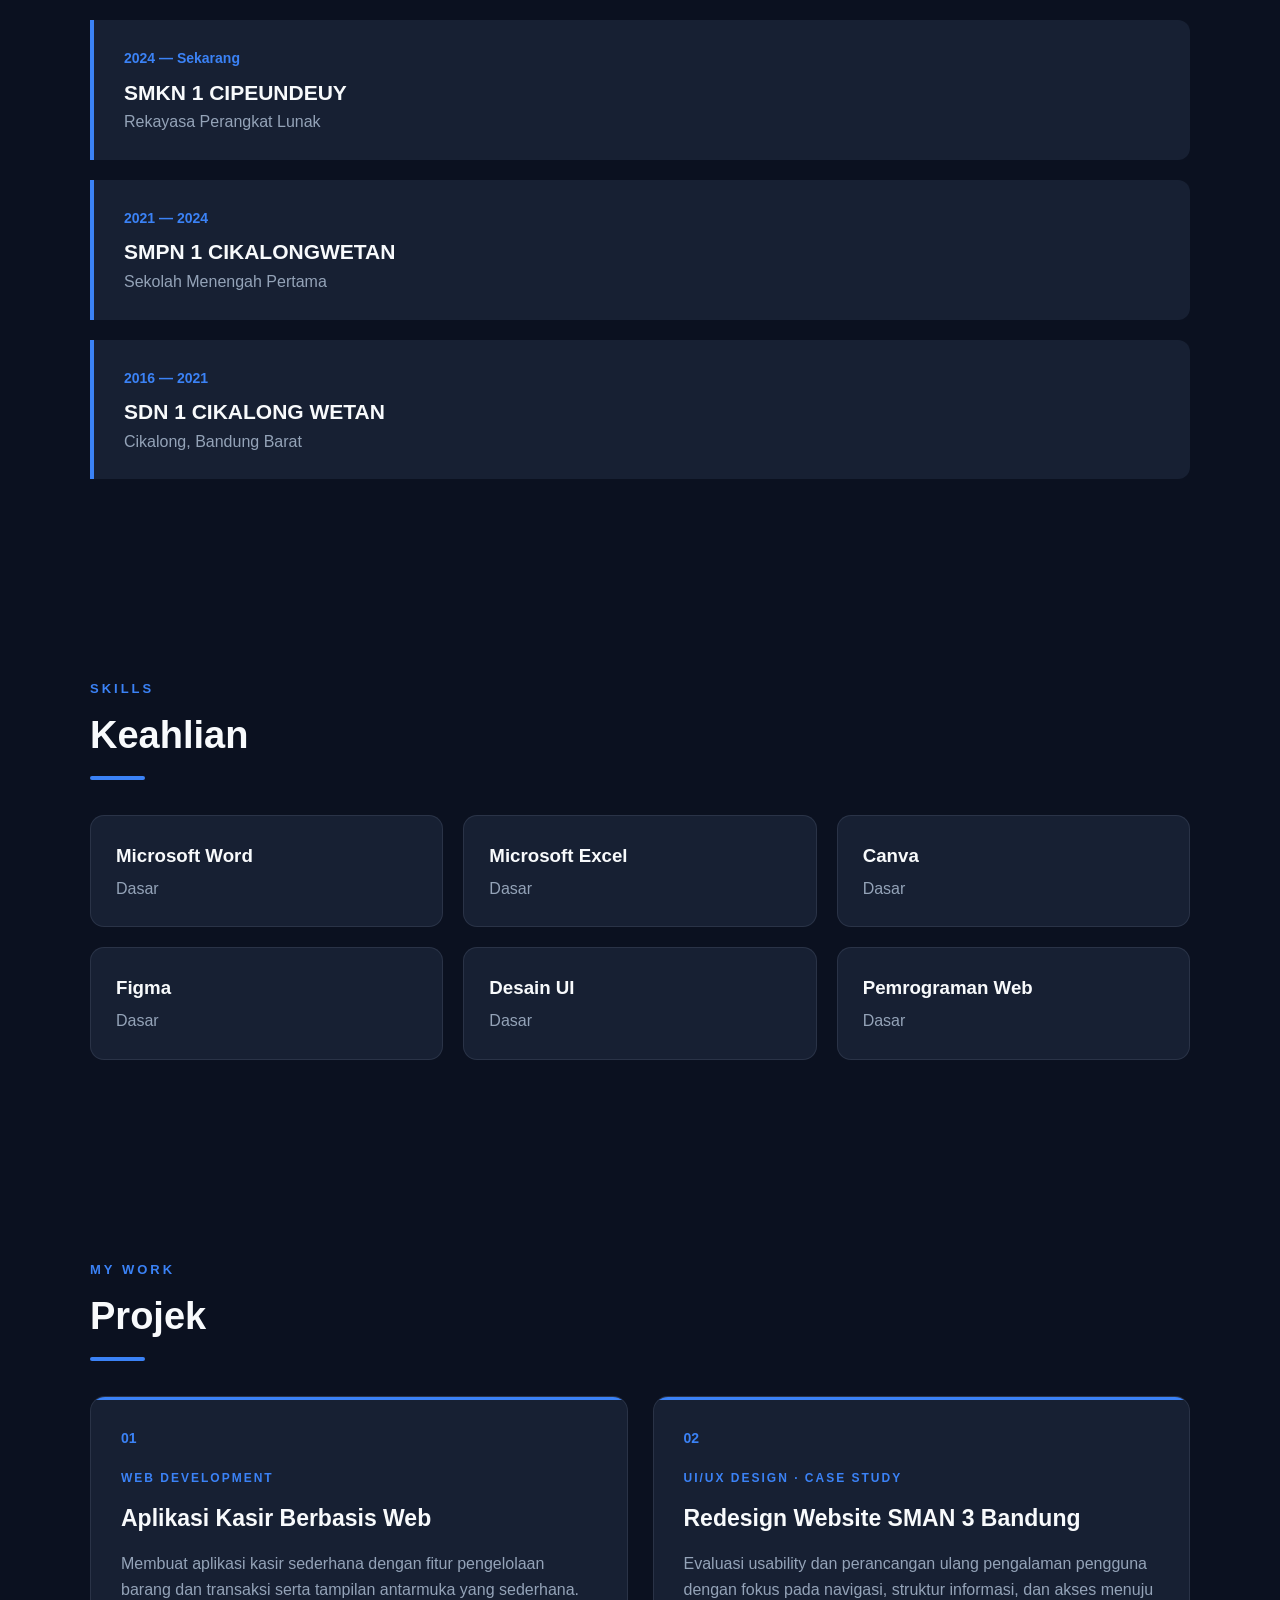
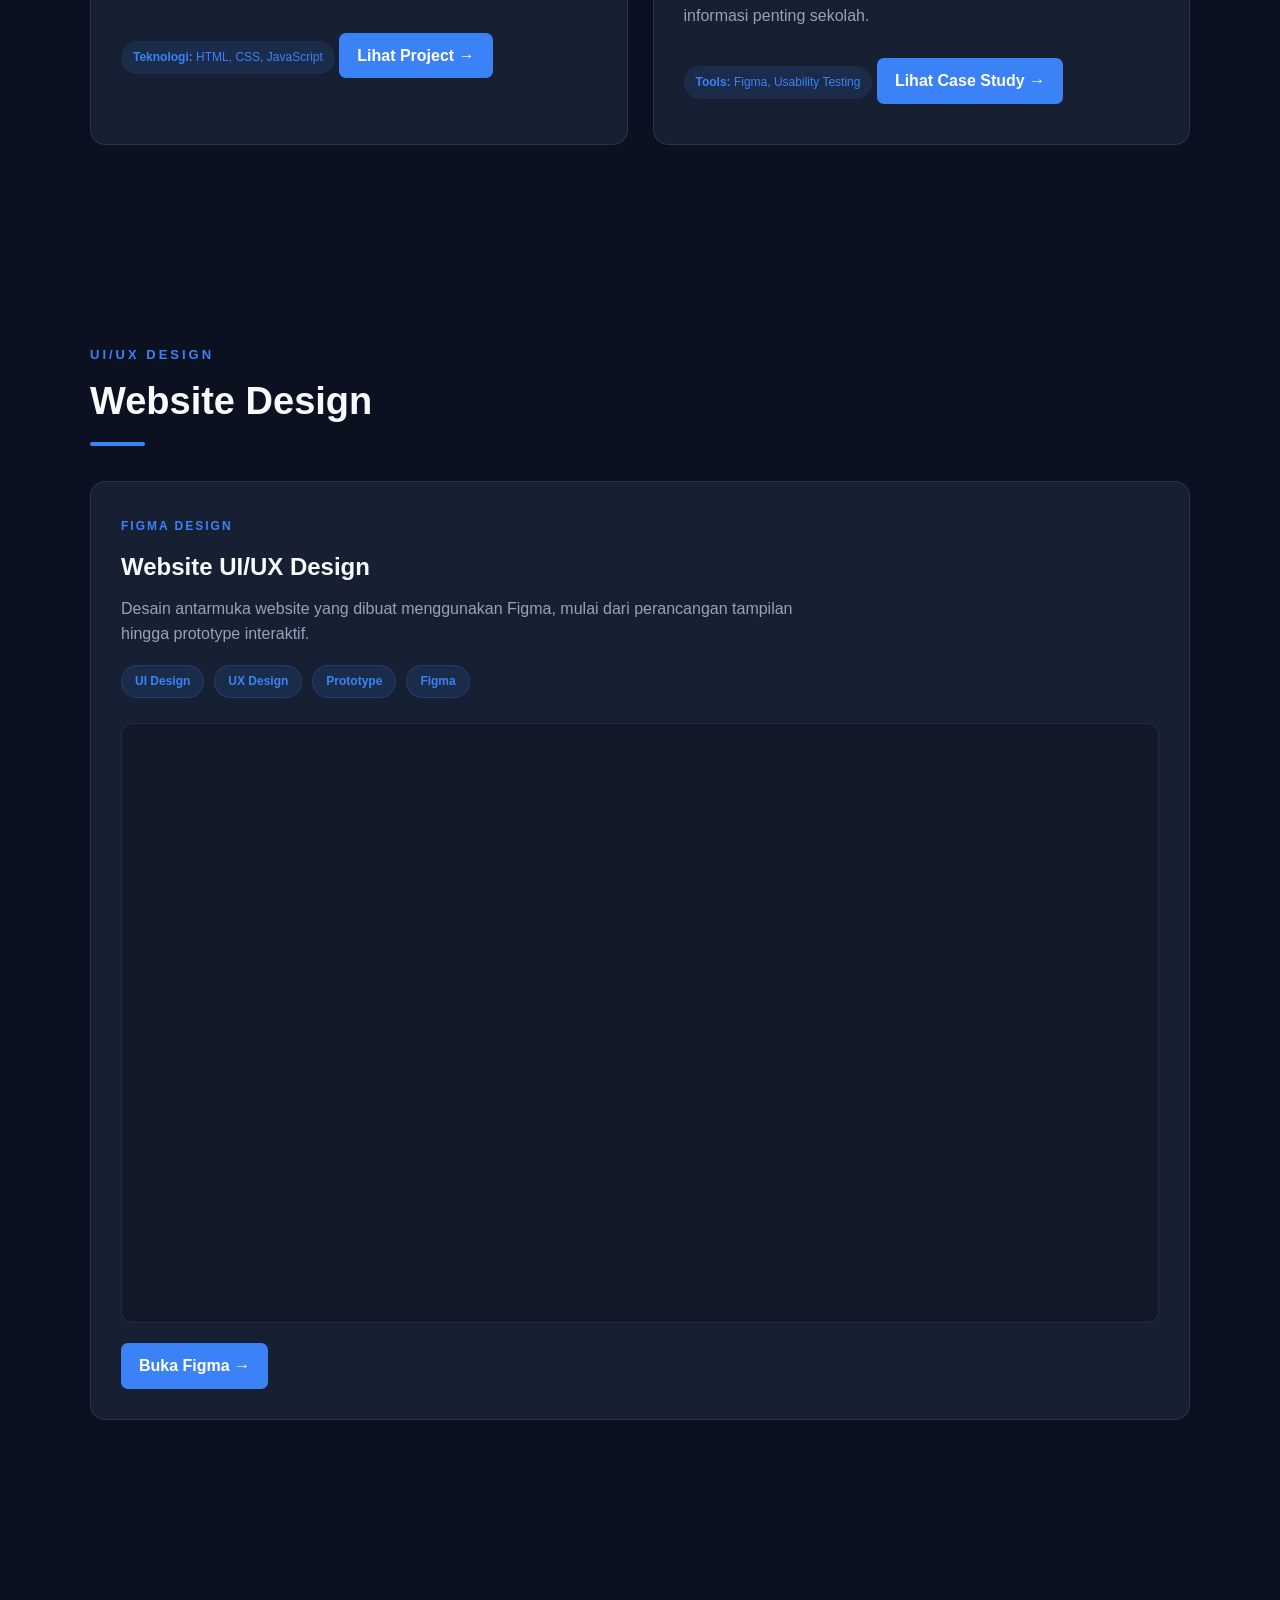
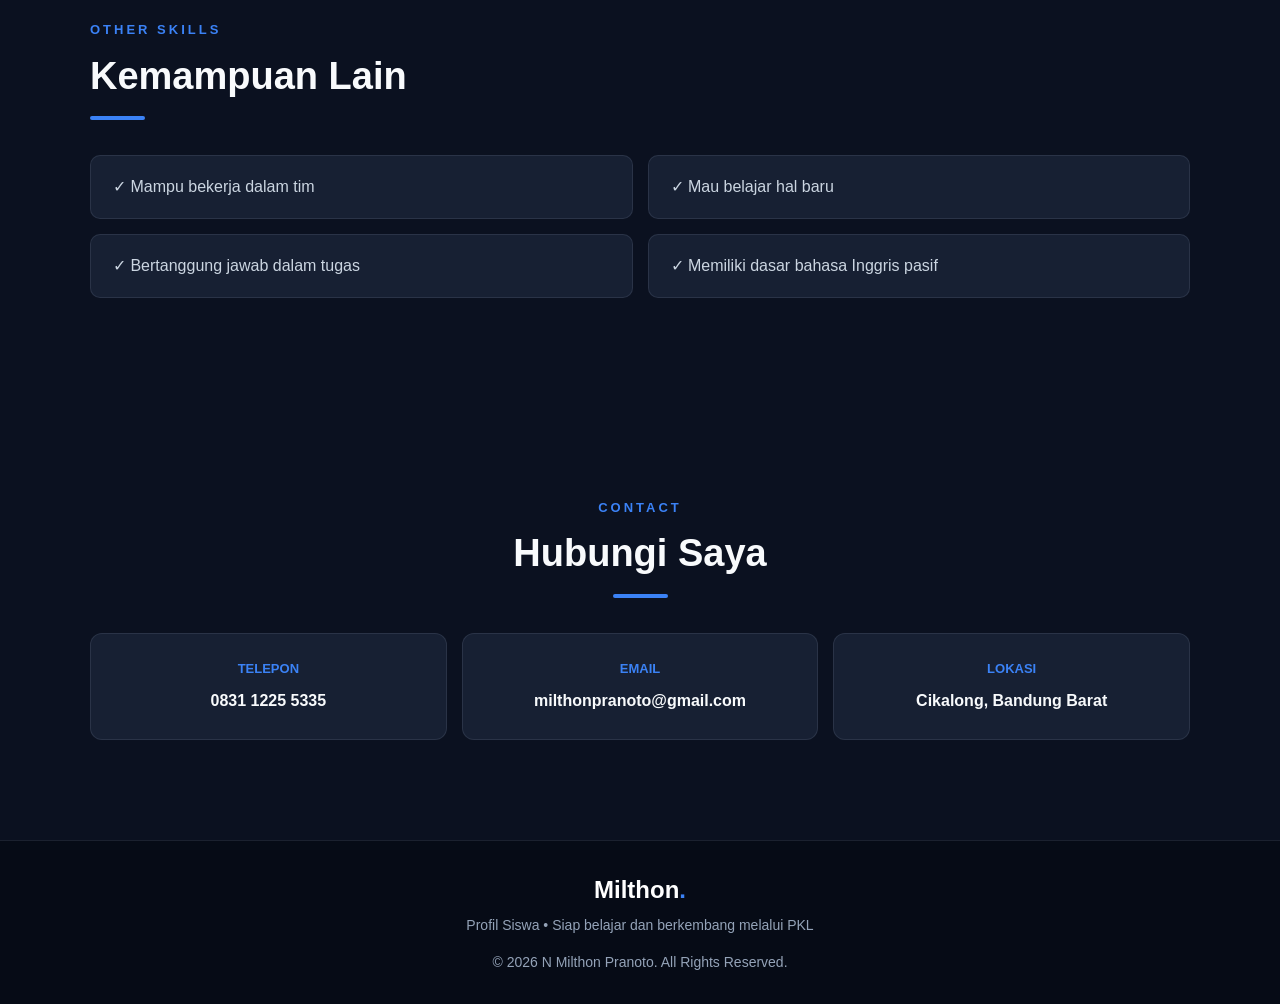
==== commit ee874758: "Update index.html" ====
--- a/index.html
+++ b/index.html
@@ -4,24 +4,14 @@
     <meta charset="UTF-8">
     <meta name="viewport" content="width=device-width, initial-scale=1.0">
     <meta name="description" content="Portfolio N Milthon Pranoto, siswa Rekayasa Perangkat Lunak SMKN 1 Cipeundeuy.">
-
     <title>N Milthon Pranoto | Portfolio</title>
-
     <link rel="stylesheet" href="style.css">
 </head>
-
 <body>
-
-    <!-- NAVBAR -->
     <nav class="navbar">
         <div class="nav-container">
-
             <a href="#home" class="logo">Milthon<span>.</span></a>
-
-            <button class="menu-btn" onclick="toggleMenu()" aria-label="Buka menu">
-                ☰
-            </button>
-
+            <button class="menu-btn" onclick="toggleMenu()" aria-label="Buka menu" aria-expanded="false">☰</button>
             <ul class="nav-menu">
                 <li><a href="#home">Home</a></li>
                 <li><a href="#tentang">Tentang Saya</a></li>
@@ -31,315 +21,122 @@
                 <li><a href="#uiux">UI/UX Design</a></li>
                 <li><a href="#hubungi">Hubungi</a></li>
             </ul>
-
         </div>
     </nav>
 
-
-    <!-- HOME -->
     <section id="home" class="hero">
-
         <div class="hero-content">
-
             <p class="hero-subtitle">SOFTWARE ENGINEERING STUDENT</p>
-
-            <h1>
-                N MILTHON<br>
-                <span>PRANOTO</span>
-            </h1>
-
-            <p class="hero-school">
-                SMKN 1 CIPEUNDEUY • REKAYASA PERANGKAT LUNAK
-            </p>
-
-            <p class="hero-description">
-                Siswa Rekayasa Perangkat Lunak yang memiliki ketertarikan
-                pada teknologi, pemrograman, desain, dan pengembangan web.
-            </p>
-
+            <h1>N MILTHON<br><span>PRANOTO</span></h1>
+            <p class="hero-school">SMKN 1 CIPEUNDEUY • REKAYASA PERANGKAT LUNAK</p>
+            <p class="hero-description">Siswa Rekayasa Perangkat Lunak yang memiliki ketertarikan pada teknologi, pemrograman, desain, dan pengembangan web.</p>
             <div class="hero-buttons">
                 <a href="#projek" class="btn primary">Lihat Projek</a>
                 <a href="#hubungi" class="btn secondary">Hubungi Saya</a>
             </div>
-
         </div>
-
         <div class="hero-image">
             <img src="milthon.jpg" alt="Foto N Milthon Pranoto">
         </div>
-
     </section>
 
-
-    <!-- TENTANG SAYA -->
     <section id="tentang" class="section">
-
-        <div class="section-title">
-            <p>PROFILE</p>
-            <h2>Tentang Saya</h2>
+        <div class="section-title"><p>PROFILE</p><h2>Tentang Saya</h2></div>
+        <div class="about-card">
+            <p>Siswa kelas XII jurusan Rekayasa Perangkat Lunak (RPL) yang memiliki ketertarikan pada bidang teknologi, pemrograman, dan desain. Memiliki kemampuan dasar dalam Microsoft Office, Canva, dan Figma serta pengalaman membuat aplikasi kasir sederhana. Memiliki semangat untuk belajar, mengembangkan kemampuan, dan ingin mendapatkan pengalaman kerja melalui kegiatan PKL.</p>
         </div>
-
-        <div class="about-card">
-            <p>
-                Siswa kelas XII jurusan Rekayasa Perangkat Lunak (RPL)
-                yang memiliki ketertarikan pada bidang teknologi,
-                pemrograman, dan desain. Memiliki kemampuan dasar dalam
-                Microsoft Office, Canva, dan Figma serta pengalaman
-                membuat aplikasi kasir sederhana. Memiliki semangat
-                untuk belajar, mengembangkan kemampuan, dan ingin
-                mendapatkan pengalaman kerja melalui kegiatan PKL.
-            </p>
-        </div>
-
     </section>
 
-
-    <!-- PENDIDIKAN -->
     <section id="pendidikan" class="section">
-
-        <div class="section-title">
-            <p>EDUCATION</p>
-            <h2>Pendidikan</h2>
+        <div class="section-title"><p>EDUCATION</p><h2>Pendidikan</h2></div>
+        <div class="education-container">
+            <div class="education-card"><span class="education-year">2024 — Sekarang</span><h3>SMKN 1 CIPEUNDEUY</h3><p>Rekayasa Perangkat Lunak</p></div>
+            <div class="education-card"><span class="education-year">2021 — 2024</span><h3>SMPN 1 CIKALONGWETAN</h3><p>Sekolah Menengah Pertama</p></div>
+            <div class="education-card"><span class="education-year">2016 — 2021</span><h3>SDN 1 CIKALONG WETAN</h3><p>Cikalong, Bandung Barat</p></div>
         </div>
-
-        <div class="education-container">
-
-            <div class="education-card">
-                <span class="education-year">2024 — Sekarang</span>
-                <h3>SMKN 1 CIPEUNDEUY</h3>
-                <p>Rekayasa Perangkat Lunak</p>
-            </div>
-
-            <div class="education-card">
-                <span class="education-year">2021 — 2024</span>
-                <h3>SMPN 1 CIKALONGWETAN</h3>
-                <p>Sekolah Menengah Pertama</p>
-            </div>
-
-            <div class="education-card">
-                <span class="education-year">2016 — 2021</span>
-                <h3>SDN 1 CIKALONG WETAN</h3>
-                <p>Cikalong, Bandung Barat</p>
-            </div>
-
-        </div>
-
     </section>
 
-
-    <!-- KEAHLIAN -->
     <section id="keahlian" class="section">
-
-        <div class="section-title">
-            <p>SKILLS</p>
-            <h2>Keahlian</h2>
+        <div class="section-title"><p>SKILLS</p><h2>Keahlian</h2></div>
+        <div class="skills-grid">
+            <div class="skill-card"><h3>Microsoft Word</h3><p>Dasar</p></div>
+            <div class="skill-card"><h3>Microsoft Excel</h3><p>Dasar</p></div>
+            <div class="skill-card"><h3>Canva</h3><p>Dasar</p></div>
+            <div class="skill-card"><h3>Figma</h3><p>Dasar</p></div>
+            <div class="skill-card"><h3>Desain UI</h3><p>Dasar</p></div>
+            <div class="skill-card"><h3>Pemrograman Web</h3><p>Dasar</p></div>
         </div>
-
-        <div class="skills-grid">
-
-            <div class="skill-card">
-                <h3>Microsoft Word</h3>
-                <p>Dasar</p>
-            </div>
-
-            <div class="skill-card">
-                <h3>Microsoft Excel</h3>
-                <p>Dasar</p>
-            </div>
-
-            <div class="skill-card">
-                <h3>Canva</h3>
-                <p>Dasar</p>
-            </div>
-
-            <div class="skill-card">
-                <h3>Figma</h3>
-                <p>Dasar</p>
-            </div>
-
-            <div class="skill-card">
-                <h3>Desain UI</h3>
-                <p>Dasar</p>
-            </div>
-
-            <div class="skill-card">
-                <h3>Pemrograman Web</h3>
-                <p>Dasar</p>
-            </div>
-
-        </div>
-
     </section>
 
+    <section id="projek" class="section">
+        <div class="section-title"><p>MY WORK</p><h2>Projek</h2></div>
+        <div class="projects-grid">
+            <article class="project-card">
+                <div class="project-number">01</div>
+                <div class="project-content">
+                    <span class="project-category">WEB DEVELOPMENT</span>
+                    <h3>Aplikasi Kasir Berbasis Web</h3>
+                    <p>Membuat aplikasi kasir sederhana dengan fitur pengelolaan barang dan transaksi serta tampilan antarmuka yang sederhana.</p>
+                    <p class="technology"><strong>Teknologi:</strong> HTML, CSS, JavaScript</p>
+                    <a href="kasir/" class="project-button">Lihat Project →</a>
+                </div>
+            </article>
 
-    <!-- PROJECT -->
-    <section id="projek" class="section">
-
-        <div class="section-title">
-            <p>MY WORK</p>
-            <h2>Projek</h2>
+            <article class="project-card">
+                <div class="project-number">02</div>
+                <div class="project-content">
+                    <span class="project-category">UI/UX DESIGN · CASE STUDY</span>
+                    <h3>Redesign Website SMAN 3 Bandung</h3>
+                    <p>Evaluasi usability dan perancangan ulang pengalaman pengguna dengan fokus pada navigasi, struktur informasi, dan akses menuju informasi penting sekolah.</p>
+                    <p class="technology"><strong>Tools:</strong> Figma, Usability Testing</p>
+                    <a href="sman3/" class="project-button">Lihat Case Study →</a>
+                </div>
+            </article>
         </div>
-
-        <div class="projects-grid">
-
-            <div class="project-card">
-
-                <div class="project-number">01</div>
-
-                <div class="project-content">
-
-                    <span class="project-category">WEB DEVELOPMENT</span>
-
-                    <h3>Aplikasi Kasir Berbasis Web</h3>
-
-                    <p>
-                        Membuat aplikasi kasir sederhana dengan fitur
-                        pengelolaan barang dan transaksi serta tampilan
-                        antarmuka yang sederhana.
-                    </p>
-
-                    <p class="technology">
-                        <strong>Teknologi:</strong>
-                        PHP, MySQL, HTML, CSS, JavaScript
-                    </p>
-
-                    <a href="kasir/" class="project-button">
-                        Lihat Project →
-                    </a>
-
-                </div>
-
-            </div>
-
-        </div>
-
     </section>
 
-
-    <!-- UI/UX DESIGN FIGMA -->
     <section id="uiux" class="section">
-
-        <div class="section-title">
-            <p>UI/UX DESIGN</p>
-            <h2>Website Design</h2>
+        <div class="section-title"><p>UI/UX DESIGN</p><h2>Website Design</h2></div>
+        <div class="uiux-card">
+            <div class="uiux-info">
+                <span class="project-category">FIGMA DESIGN</span>
+                <h3>Website UI/UX Design</h3>
+                <p>Desain antarmuka website yang dibuat menggunakan Figma, mulai dari perancangan tampilan hingga prototype interaktif.</p>
+                <div class="design-tags"><span>UI Design</span><span>UX Design</span><span>Prototype</span><span>Figma</span></div>
+            </div>
+            <div class="figma-preview">
+                <iframe src="https://www.figma.com/embed?embed_host=share&amp;url=https%3A%2F%2Fwww.figma.com%2Fproto%2FlA8UvEjwAYinh7u8B681QA%2FUntitled%3Fnode-id%3D27-2%26p=f%26scaling=min-zoom%26content-scaling=fixed%26page-id=25%253A2%26starting-point-node-id=33%253A680%26show-proto-sidebar=1" allowfullscreen loading="lazy" title="Prototype Website"></iframe>
+            </div>
+            <a href="https://www.figma.com/design/lA8UvEjwAYinh7u8B681QA/Untitled?node-id=25-2" target="_blank" rel="noopener noreferrer" class="project-button">Buka Figma →</a>
         </div>
-
-        <div class="uiux-card">
-
-            <div class="uiux-info">
-
-                <span class="project-category">FIGMA DESIGN</span>
-
-                <h3>Website UI/UX Design</h3>
-
-                <p>
-                    Desain antarmuka website yang dibuat menggunakan
-                    Figma, mulai dari perancangan tampilan hingga
-                    prototype interaktif.
-                </p>
-
-                <div class="design-tags">
-                    <span>UI Design</span>
-                    <span>UX Design</span>
-                    <span>Prototype</span>
-                    <span>Figma</span>
-                </div>
-
-            </div>
-
-            <div class="figma-preview">
-
-                <iframe
-                    src="https://www.figma.com/proto/lA8UvEjwAYinh7u8B681QA/Untitled?node-id=27-473&p=f&t=CBJVkVf0aidAZZZu-0&scaling=min-zoom&content-scaling=fixed&page-id=25%3A2&starting-point-node-id=33%3A680&show-proto-sidebar=1"
-                    allowfullscreen
-                    loading="lazy"
-                    title="Figma Website Prototype">
-                </iframe>
-
-            </div>
-
-            <a
-                href="https://www.figma.com/design/lA8UvEjwAYinh7u8B681QA/Untitled?node-id=25-2"
-                target="_blank"
-                rel="noopener noreferrer"
-                class="project-button">
-                Buka Figma →
-            </a>
-
-        </div>
-
     </section>
 
-
-    <!-- KEMAMPUAN LAIN -->
     <section class="section">
-
-        <div class="section-title">
-            <p>OTHER SKILLS</p>
-            <h2>Kemampuan Lain</h2>
-        </div>
-
+        <div class="section-title"><p>OTHER SKILLS</p><h2>Kemampuan Lain</h2></div>
         <div class="other-skills">
-
             <div class="other-skill">✓ Mampu bekerja dalam tim</div>
             <div class="other-skill">✓ Mau belajar hal baru</div>
             <div class="other-skill">✓ Bertanggung jawab dalam tugas</div>
             <div class="other-skill">✓ Memiliki dasar bahasa Inggris pasif</div>
-
         </div>
-
     </section>
 
-
-    <!-- KONTAK -->
     <section id="hubungi" class="section contact-section">
-
-        <div class="section-title">
-            <p>CONTACT</p>
-            <h2>Hubungi Saya</h2>
+        <div class="section-title"><p>CONTACT</p><h2>Hubungi Saya</h2></div>
+        <div class="contact-container">
+            <div class="contact-card"><span>TELEPON</span><h3>0831 1225 5335</h3></div>
+            <div class="contact-card"><span>EMAIL</span><h3>milthonpranoto@gmail.com</h3></div>
+            <div class="contact-card"><span>LOKASI</span><h3>Cikalong, Bandung Barat</h3></div>
         </div>
-
-        <div class="contact-container">
-
-            <div class="contact-card">
-                <span>TELEPON</span>
-                <h3>0831 1225 5335</h3>
-            </div>
-
-            <div class="contact-card">
-                <span>EMAIL</span>
-                <h3>milthonpranoto@gmail.com</h3>
-            </div>
-
-            <div class="contact-card">
-                <span>LOKASI</span>
-                <h3>Cikalong, Bandung Barat</h3>
-            </div>
-
-        </div>
-
     </section>
 
-
-    <!-- FOOTER -->
     <footer>
-
         <div class="footer-content">
-
             <h3>Milthon<span>.</span></h3>
-
             <p>Profil Siswa • Siap belajar dan berkembang melalui PKL</p>
-
-            <p class="copyright">
-                © 2026 N Milthon Pranoto. All Rights Reserved.
-            </p>
-
+            <p class="copyright">© 2026 N Milthon Pranoto. All Rights Reserved.</p>
         </div>
-
     </footer>
-
-
     <script src="script.js"></script>
-
 </body>
 </html>
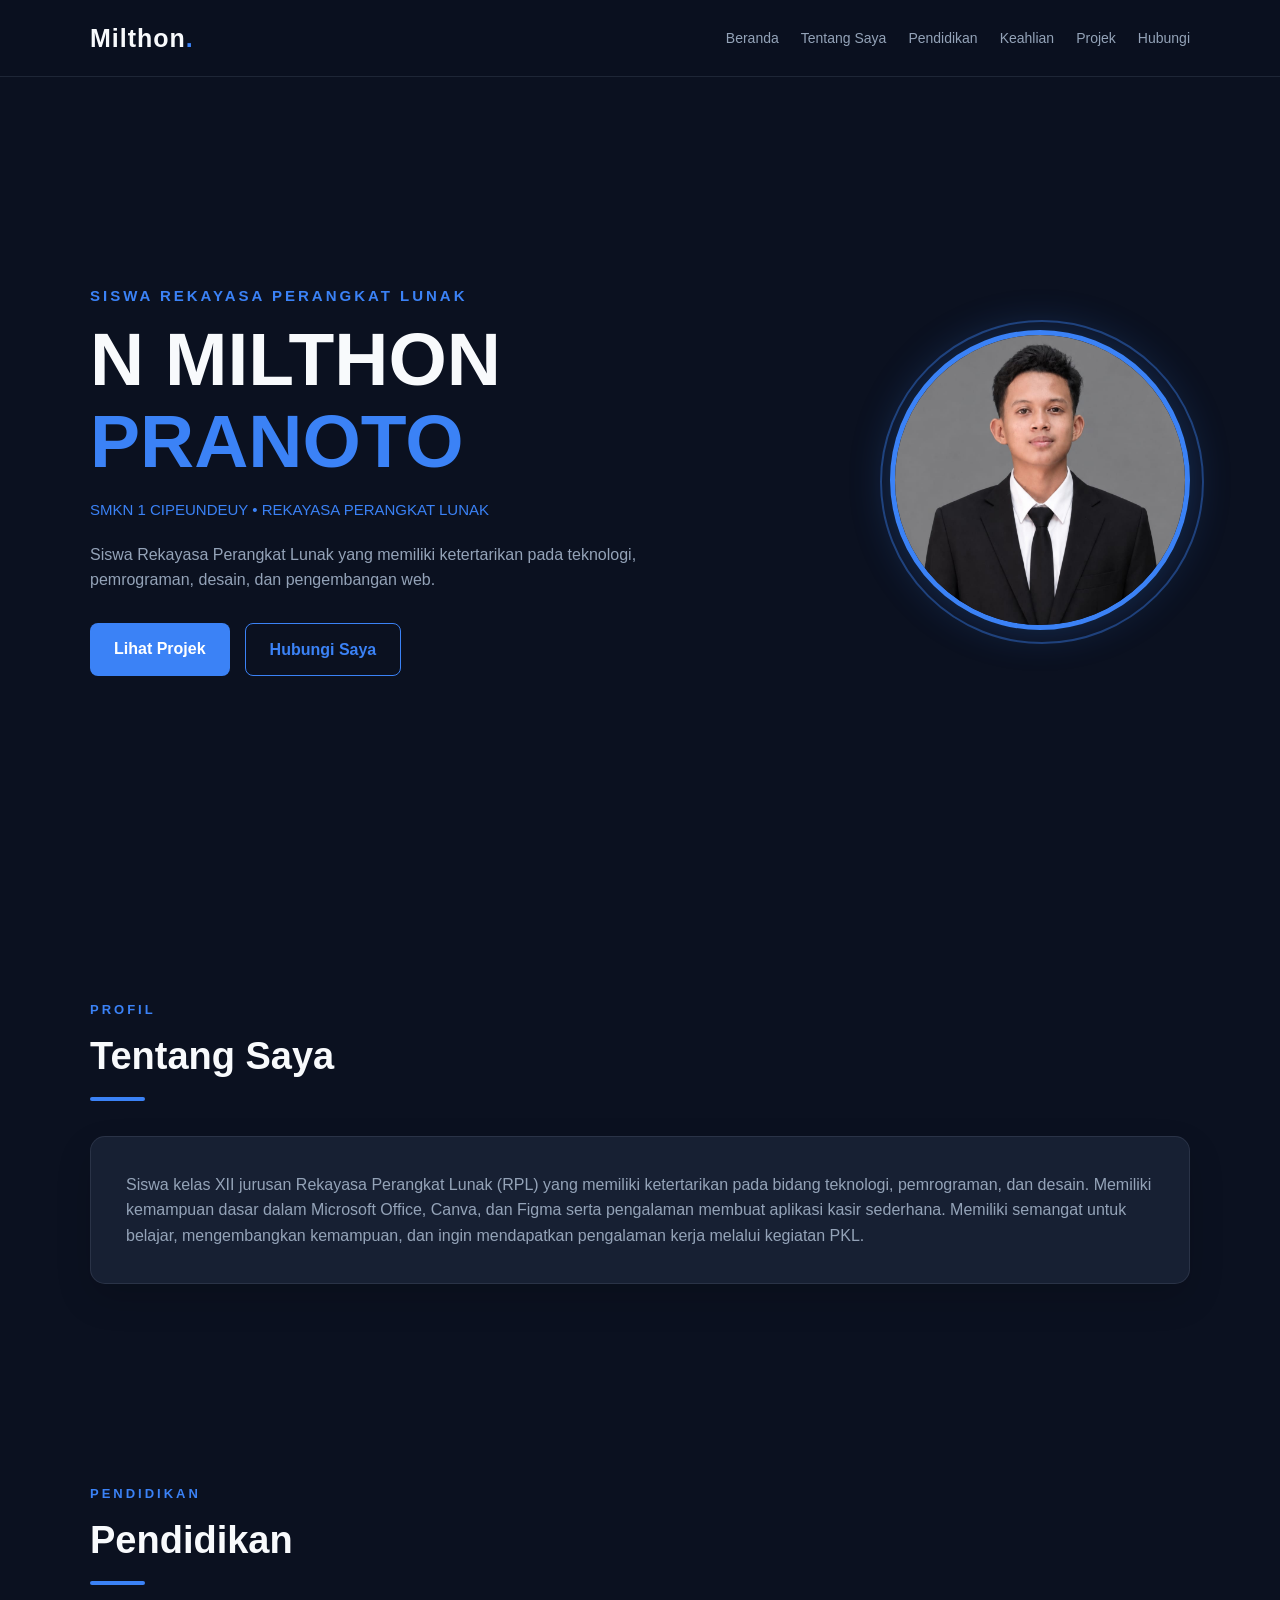
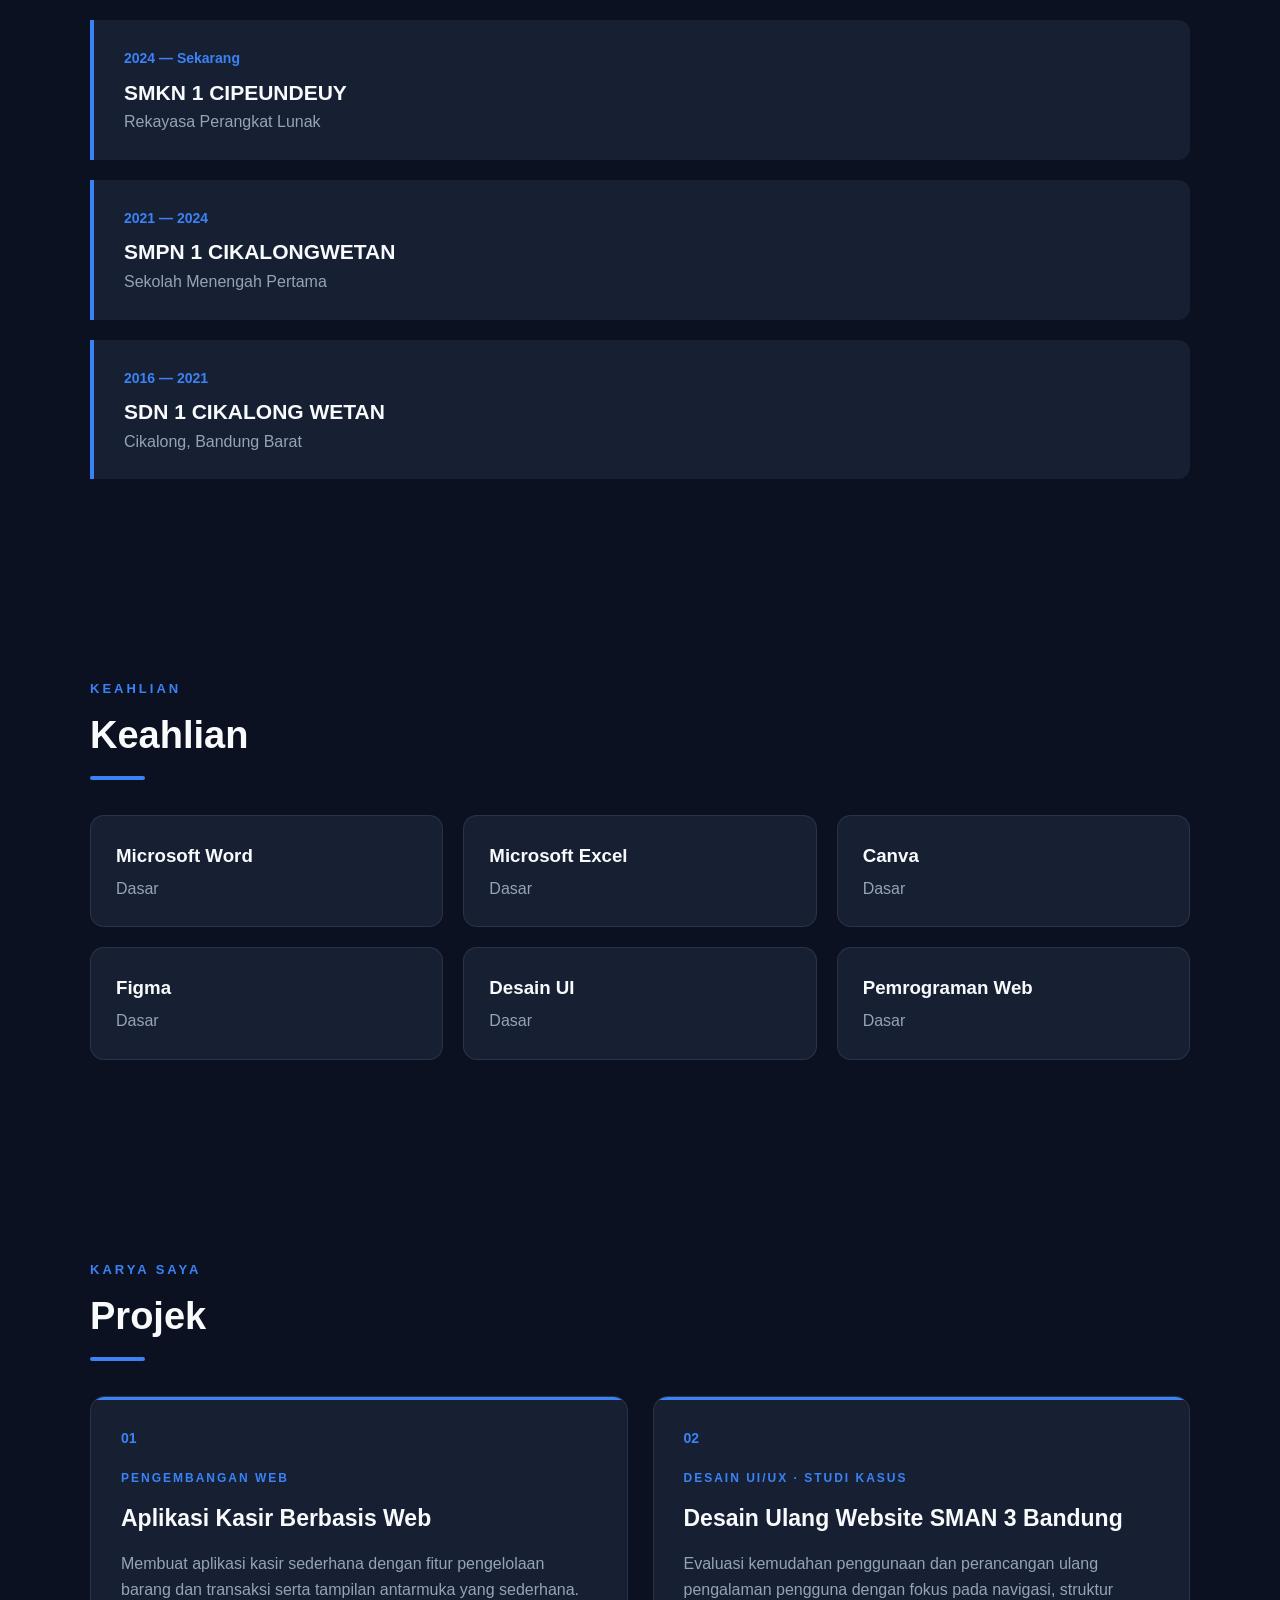
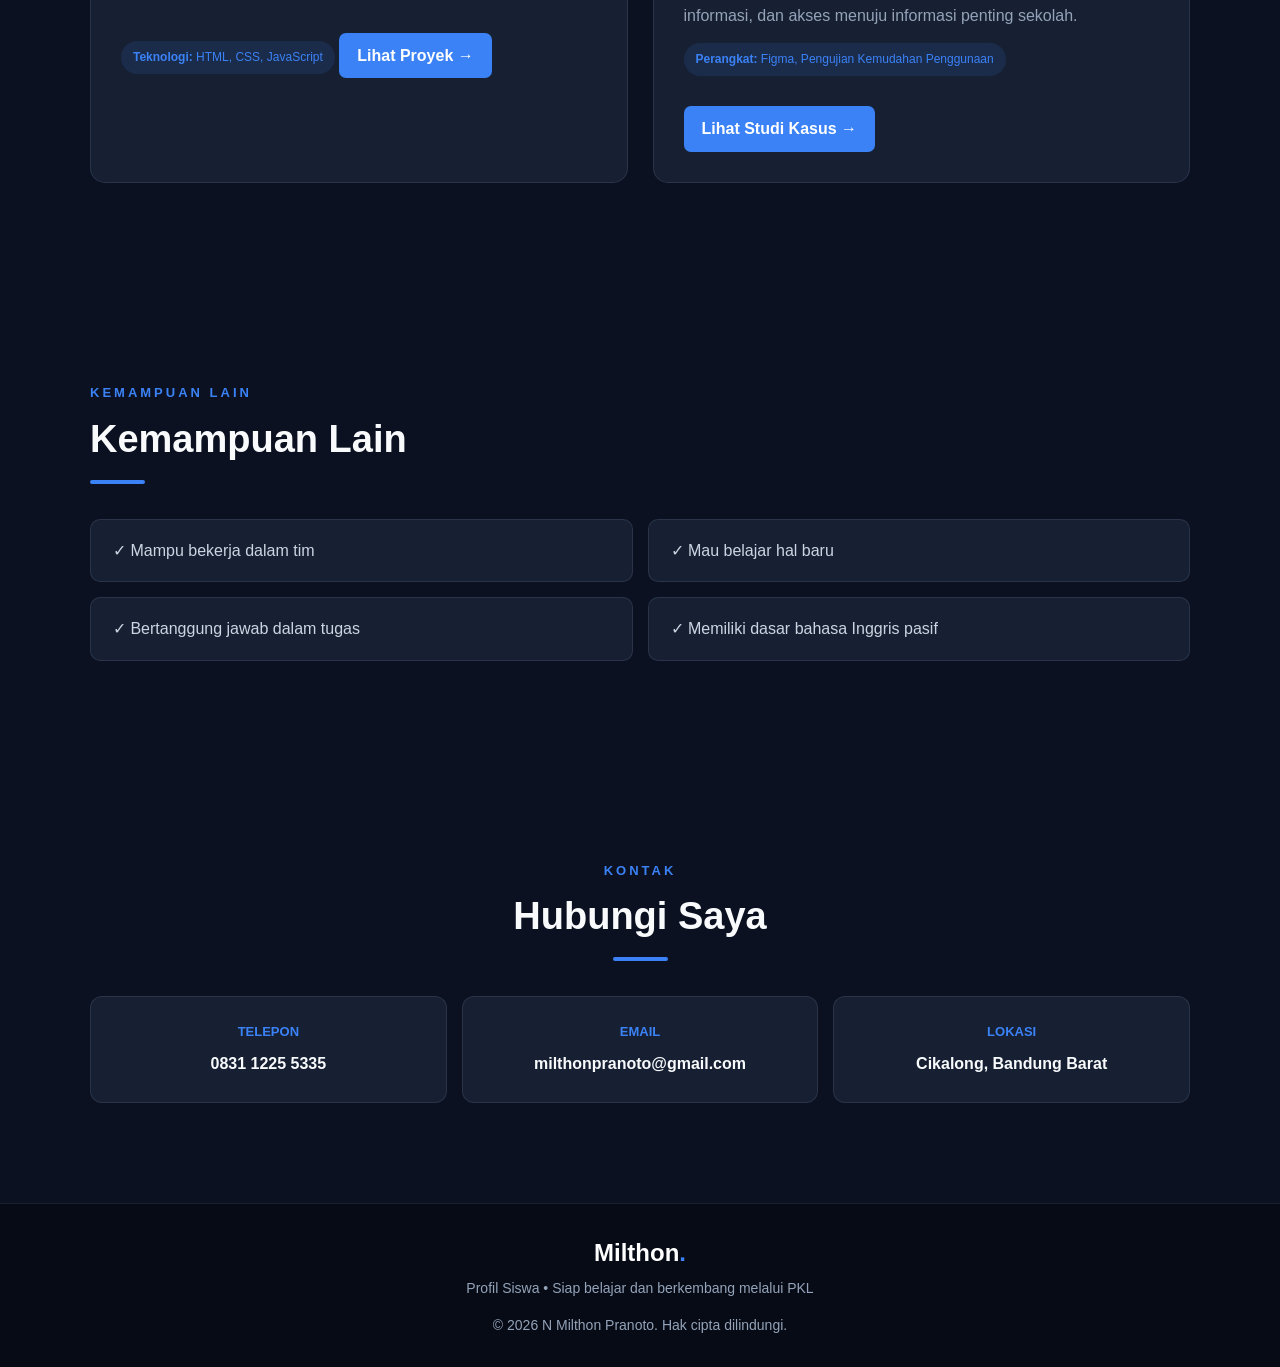
==== commit 5d94417c: "Update mockup study case." ====
--- a/index.html
+++ b/index.html
@@ -3,8 +3,8 @@
 <head>
     <meta charset="UTF-8">
     <meta name="viewport" content="width=device-width, initial-scale=1.0">
-    <meta name="description" content="Portfolio N Milthon Pranoto, siswa Rekayasa Perangkat Lunak SMKN 1 Cipeundeuy.">
-    <title>N Milthon Pranoto | Portfolio</title>
+    <meta name="description" content="Portofolio N Milthon Pranoto, siswa Rekayasa Perangkat Lunak SMKN 1 Cipeundeuy.">
+    <title>N Milthon Pranoto | Portofolio</title>
     <link rel="stylesheet" href="style.css">
 </head>
 <body>
@@ -13,12 +13,11 @@
             <a href="#home" class="logo">Milthon<span>.</span></a>
             <button class="menu-btn" onclick="toggleMenu()" aria-label="Buka menu" aria-expanded="false">☰</button>
             <ul class="nav-menu">
-                <li><a href="#home">Home</a></li>
+                <li><a href="#home">Beranda</a></li>
                 <li><a href="#tentang">Tentang Saya</a></li>
                 <li><a href="#pendidikan">Pendidikan</a></li>
                 <li><a href="#keahlian">Keahlian</a></li>
                 <li><a href="#projek">Projek</a></li>
-                <li><a href="#uiux">UI/UX Design</a></li>
                 <li><a href="#hubungi">Hubungi</a></li>
             </ul>
         </div>
@@ -26,7 +25,7 @@
 
     <section id="home" class="hero">
         <div class="hero-content">
-            <p class="hero-subtitle">SOFTWARE ENGINEERING STUDENT</p>
+            <p class="hero-subtitle">SISWA REKAYASA PERANGKAT LUNAK</p>
             <h1>N MILTHON<br><span>PRANOTO</span></h1>
             <p class="hero-school">SMKN 1 CIPEUNDEUY • REKAYASA PERANGKAT LUNAK</p>
             <p class="hero-description">Siswa Rekayasa Perangkat Lunak yang memiliki ketertarikan pada teknologi, pemrograman, desain, dan pengembangan web.</p>
@@ -41,14 +40,14 @@
     </section>
 
     <section id="tentang" class="section">
-        <div class="section-title"><p>PROFILE</p><h2>Tentang Saya</h2></div>
+        <div class="section-title"><p>PROFIL</p><h2>Tentang Saya</h2></div>
         <div class="about-card">
             <p>Siswa kelas XII jurusan Rekayasa Perangkat Lunak (RPL) yang memiliki ketertarikan pada bidang teknologi, pemrograman, dan desain. Memiliki kemampuan dasar dalam Microsoft Office, Canva, dan Figma serta pengalaman membuat aplikasi kasir sederhana. Memiliki semangat untuk belajar, mengembangkan kemampuan, dan ingin mendapatkan pengalaman kerja melalui kegiatan PKL.</p>
         </div>
     </section>
 
     <section id="pendidikan" class="section">
-        <div class="section-title"><p>EDUCATION</p><h2>Pendidikan</h2></div>
+        <div class="section-title"><p>PENDIDIKAN</p><h2>Pendidikan</h2></div>
         <div class="education-container">
             <div class="education-card"><span class="education-year">2024 — Sekarang</span><h3>SMKN 1 CIPEUNDEUY</h3><p>Rekayasa Perangkat Lunak</p></div>
             <div class="education-card"><span class="education-year">2021 — 2024</span><h3>SMPN 1 CIKALONGWETAN</h3><p>Sekolah Menengah Pertama</p></div>
@@ -57,7 +56,7 @@
     </section>
 
     <section id="keahlian" class="section">
-        <div class="section-title"><p>SKILLS</p><h2>Keahlian</h2></div>
+        <div class="section-title"><p>KEAHLIAN</p><h2>Keahlian</h2></div>
         <div class="skills-grid">
             <div class="skill-card"><h3>Microsoft Word</h3><p>Dasar</p></div>
             <div class="skill-card"><h3>Microsoft Excel</h3><p>Dasar</p></div>
@@ -69,50 +68,34 @@
     </section>
 
     <section id="projek" class="section">
-        <div class="section-title"><p>MY WORK</p><h2>Projek</h2></div>
+        <div class="section-title"><p>KARYA SAYA</p><h2>Projek</h2></div>
         <div class="projects-grid">
             <article class="project-card">
                 <div class="project-number">01</div>
                 <div class="project-content">
-                    <span class="project-category">WEB DEVELOPMENT</span>
+                    <span class="project-category">PENGEMBANGAN WEB</span>
                     <h3>Aplikasi Kasir Berbasis Web</h3>
                     <p>Membuat aplikasi kasir sederhana dengan fitur pengelolaan barang dan transaksi serta tampilan antarmuka yang sederhana.</p>
                     <p class="technology"><strong>Teknologi:</strong> HTML, CSS, JavaScript</p>
-                    <a href="kasir/" class="project-button">Lihat Project →</a>
+                    <a href="kasir/" class="project-button">Lihat Proyek →</a>
                 </div>
             </article>
 
             <article class="project-card">
                 <div class="project-number">02</div>
                 <div class="project-content">
-                    <span class="project-category">UI/UX DESIGN · CASE STUDY</span>
-                    <h3>Redesign Website SMAN 3 Bandung</h3>
-                    <p>Evaluasi usability dan perancangan ulang pengalaman pengguna dengan fokus pada navigasi, struktur informasi, dan akses menuju informasi penting sekolah.</p>
-                    <p class="technology"><strong>Tools:</strong> Figma, Usability Testing</p>
-                    <a href="sman3/" class="project-button">Lihat Case Study →</a>
+                    <span class="project-category">DESAIN UI/UX · STUDI KASUS</span>
+                    <h3>Desain Ulang Website SMAN 3 Bandung</h3>
+                    <p>Evaluasi kemudahan penggunaan dan perancangan ulang pengalaman pengguna dengan fokus pada navigasi, struktur informasi, dan akses menuju informasi penting sekolah.</p>
+                    <p class="technology"><strong>Perangkat:</strong> Figma, Pengujian Kemudahan Penggunaan</p>
+                    <a href="sman3/" class="project-button">Lihat Studi Kasus →</a>
                 </div>
             </article>
         </div>
     </section>
 
-    <section id="uiux" class="section">
-        <div class="section-title"><p>UI/UX DESIGN</p><h2>Website Design</h2></div>
-        <div class="uiux-card">
-            <div class="uiux-info">
-                <span class="project-category">FIGMA DESIGN</span>
-                <h3>Website UI/UX Design</h3>
-                <p>Desain antarmuka website yang dibuat menggunakan Figma, mulai dari perancangan tampilan hingga prototype interaktif.</p>
-                <div class="design-tags"><span>UI Design</span><span>UX Design</span><span>Prototype</span><span>Figma</span></div>
-            </div>
-            <div class="figma-preview">
-                <iframe src="https://www.figma.com/embed?embed_host=share&amp;url=https%3A%2F%2Fwww.figma.com%2Fproto%2FlA8UvEjwAYinh7u8B681QA%2FUntitled%3Fnode-id%3D27-2%26p=f%26scaling=min-zoom%26content-scaling=fixed%26page-id=25%253A2%26starting-point-node-id=33%253A680%26show-proto-sidebar=1" allowfullscreen loading="lazy" title="Prototype Website"></iframe>
-            </div>
-            <a href="https://www.figma.com/design/lA8UvEjwAYinh7u8B681QA/Untitled?node-id=25-2" target="_blank" rel="noopener noreferrer" class="project-button">Buka Figma →</a>
-        </div>
-    </section>
-
     <section class="section">
-        <div class="section-title"><p>OTHER SKILLS</p><h2>Kemampuan Lain</h2></div>
+        <div class="section-title"><p>KEMAMPUAN LAIN</p><h2>Kemampuan Lain</h2></div>
         <div class="other-skills">
             <div class="other-skill">✓ Mampu bekerja dalam tim</div>
             <div class="other-skill">✓ Mau belajar hal baru</div>
@@ -122,7 +105,7 @@
     </section>
 
     <section id="hubungi" class="section contact-section">
-        <div class="section-title"><p>CONTACT</p><h2>Hubungi Saya</h2></div>
+        <div class="section-title"><p>KONTAK</p><h2>Hubungi Saya</h2></div>
         <div class="contact-container">
             <div class="contact-card"><span>TELEPON</span><h3>0831 1225 5335</h3></div>
             <div class="contact-card"><span>EMAIL</span><h3>milthonpranoto@gmail.com</h3></div>
@@ -134,7 +117,7 @@
         <div class="footer-content">
             <h3>Milthon<span>.</span></h3>
             <p>Profil Siswa • Siap belajar dan berkembang melalui PKL</p>
-            <p class="copyright">© 2026 N Milthon Pranoto. All Rights Reserved.</p>
+            <p class="copyright">© 2026 N Milthon Pranoto. Hak cipta dilindungi.</p>
         </div>
     </footer>
     <script src="script.js"></script>
--- a/style.css
+++ b/style.css
@@ -1,700 +1,65 @@
-/* =========================
-   RESET & VARIABLES
-========================= */
+/* ========================= RESET & VARIABLES ========================= */
+*{margin:0;padding:0;box-sizing:border-box;scroll-behavior:smooth}
+:root{--bg:#0b1120;--bg-secondary:#111827;--card:#172033;--card-hover:#1d2940;--primary:#3b82f6;--primary-dark:#2563eb;--text:#f8fafc;--text-secondary:#94a3b8;--border:rgba(148,163,184,.15)}
+body{font-family:Arial,Helvetica,sans-serif;background:var(--bg);color:var(--text);line-height:1.6}
+.navbar{position:fixed;width:100%;top:0;left:0;z-index:1000;background:rgba(11,17,32,.9);backdrop-filter:blur(12px);border-bottom:1px solid var(--border)}
+.nav-container{max-width:1150px;margin:auto;padding:18px 25px;display:flex;justify-content:space-between;align-items:center}
+.logo{font-size:25px;font-weight:bold;letter-spacing:1px;color:var(--text);text-decoration:none}
+.logo span,.footer-content h3 span{color:var(--primary)}
+.nav-menu{display:flex;gap:22px;list-style:none}
+.nav-menu a{color:var(--text-secondary);text-decoration:none;font-size:14px;transition:.3s}
+.nav-menu a:hover{color:var(--primary)}
+.menu-btn{display:none;background:none;border:none;color:white;font-size:25px;cursor:pointer}
+.hero{min-height:100vh;max-width:1150px;margin:auto;padding:140px 25px 80px;display:flex;align-items:center;justify-content:space-between;gap:70px}
+.hero-content{max-width:650px}.hero-subtitle{color:var(--primary);font-size:15px;font-weight:bold;letter-spacing:3px;margin-bottom:10px}
+.hero h1{font-size:clamp(45px,7vw,75px);line-height:1.1;margin-bottom:15px}.hero h1 span{color:var(--primary)}
+.hero-school{color:var(--primary);font-size:15px;margin-bottom:20px}.hero-description{color:var(--text-secondary);max-width:600px;font-size:16px}
+.hero-buttons{display:flex;gap:15px;margin-top:30px}.btn{padding:13px 24px;border-radius:8px;text-decoration:none;font-weight:bold;transition:.3s}
+.btn.primary{background:var(--primary);color:white}.btn.primary:hover{background:var(--primary-dark);transform:translateY(-3px)}
+.btn.secondary{border:1px solid var(--primary);color:var(--primary)}.btn.secondary:hover{background:var(--primary);color:white;transform:translateY(-3px)}
+.hero-image{position:relative;flex-shrink:0}.hero-image:before{content:"";position:absolute;width:320px;height:320px;border-radius:50%;border:2px solid rgba(59,130,246,.4);top:-10px;left:-10px;animation:rotate 8s linear infinite}
+.hero-image img{position:relative;width:300px;height:300px;object-fit:cover;border-radius:50%;border:5px solid var(--primary);display:block;box-shadow:0 0 40px rgba(59,130,246,.25)}
+@keyframes rotate{from{transform:rotate(0)}to{transform:rotate(360deg)}}
+.section{max-width:1150px;margin:auto;padding:100px 25px;scroll-margin-top:80px}
+.section-title{margin-bottom:35px}.section-title p{color:var(--primary);font-size:13px;font-weight:bold;letter-spacing:3px;margin-bottom:5px}
+.section-title h2{font-size:38px}.section-title h2:after{content:"";display:block;width:55px;height:4px;background:var(--primary);margin-top:10px;border-radius:5px}
+.about-card{background:var(--card);border:1px solid var(--border);border-radius:15px;padding:35px;box-shadow:0 15px 35px rgba(0,0,0,.15)}.about-card p{color:var(--text-secondary)}
+.education-container{display:grid;gap:20px}.education-card{background:var(--card);border-left:4px solid var(--primary);padding:25px 30px;border-radius:0 12px 12px 0;transition:.3s}
+.education-card:hover{transform:translateX(8px);background:var(--card-hover)}.education-year{color:var(--primary);font-size:14px;font-weight:bold}
+.education-card h3{margin-top:5px;font-size:21px}.education-card p{color:var(--text-secondary)}
+.skills-grid{display:grid;grid-template-columns:repeat(3,1fr);gap:20px}.skill-card{background:var(--card);border:1px solid var(--border);padding:25px;border-radius:14px;transition:.3s}
+.skill-card:hover{transform:translateY(-7px);background:var(--card-hover);border-color:rgba(59,130,246,.5)}.skill-card h3{margin-bottom:5px}.skill-card p{color:var(--text-secondary)}
+.projects-grid{display:grid;grid-template-columns:repeat(2,minmax(0,1fr));gap:25px}
+.project-card{background:var(--card);border:1px solid var(--border);padding:30px;border-radius:15px;transition:.3s;position:relative;overflow:hidden}
+.project-card:before{content:"";position:absolute;width:100%;height:3px;top:0;left:0;background:var(--primary)}
+.project-card:hover{transform:translateY(-8px);background:var(--card-hover);box-shadow:0 15px 40px rgba(0,0,0,.2)}
+.project-number{color:var(--primary);font-size:14px;font-weight:bold;margin-bottom:15px}.project-category{color:var(--primary);font-size:12px;font-weight:bold;letter-spacing:2px}
+.project-card h3{font-size:23px;margin:10px 0 15px}.project-card p{color:var(--text-secondary);margin-bottom:15px}
+.project-card .technology{display:inline-block;padding:7px 12px;border-radius:20px;background:rgba(59,130,246,.12);color:var(--primary);font-size:12px}
+.project-button{display:inline-block;margin-top:15px;padding:10px 18px;background:var(--primary);color:white;text-decoration:none;border-radius:7px;font-weight:bold;transition:.3s}
+.project-button:hover{background:var(--primary-dark);transform:translateY(-3px)}
+.uiux-card{background:var(--card);border:1px solid var(--border);border-radius:15px;padding:30px;overflow:hidden}
+.uiux-info{margin-bottom:25px}.uiux-info h3{font-size:24px;margin:10px 0}.uiux-info p{color:var(--text-secondary);max-width:700px}
+.design-tags{display:flex;flex-wrap:wrap;gap:10px;margin-top:18px}.design-tags span{background:rgba(59,130,246,.12);color:var(--primary);border:1px solid rgba(59,130,246,.2);padding:6px 13px;border-radius:20px;font-size:12px;font-weight:bold}
+.figma-preview{width:100%;height:600px;overflow:hidden;border-radius:12px;background:var(--bg-secondary);border:1px solid var(--border)}
+.figma-preview iframe{width:100%;height:100%;border:none;display:block}.uiux-card .project-button{margin-top:20px}
+.other-skills{display:grid;grid-template-columns:repeat(2,1fr);gap:15px}.other-skill{background:var(--card);border:1px solid var(--border);padding:18px 22px;border-radius:10px;color:#cbd5e1;transition:.3s}
+.other-skill:hover{border-color:var(--primary);transform:translateX(5px)}
+.contact-section{text-align:center}.contact-section .section-title h2:after{margin-left:auto;margin-right:auto}
+.contact-container{display:grid;grid-template-columns:repeat(3,1fr);gap:15px}.contact-card{background:var(--card);border:1px solid var(--border);padding:25px 15px;border-radius:12px;transition:.3s}
+.contact-card:hover{border-color:var(--primary);transform:translateY(-5px)}.contact-card span{display:block;color:var(--primary);font-size:13px;font-weight:bold;margin-bottom:8px}
+.contact-card h3{font-size:16px;overflow-wrap:anywhere}
+footer{background:#060b16;border-top:1px solid var(--border);text-align:center;padding:30px 20px;color:var(--text-secondary);font-size:14px}
+.footer-content h3{color:white;font-size:24px;margin-bottom:5px}.footer-content .copyright{margin-top:15px}
+@media(max-width:900px){.hero{gap:40px}.hero h1{font-size:55px}.skills-grid{grid-template-columns:repeat(2,1fr)}.nav-menu{gap:12px}}
+@media(max-width:700px){.nav-container{padding:17px 20px}.menu-btn{display:block}.nav-menu{display:none;position:absolute;top:70px;right:20px;width:220px;padding:20px;background:#111827;border:1px solid var(--border);border-radius:12px;flex-direction:column;gap:15px;box-shadow:0 15px 30px rgba(0,0,0,.3)}
+.nav-menu.active{display:flex}.hero{min-height:auto;padding-top:130px;padding-bottom:80px;flex-direction:column-reverse;text-align:center;gap:45px}
+.hero-image img{width:230px;height:230px}.hero-image:before{width:250px;height:250px}.hero h1{font-size:45px}.hero-buttons{justify-content:center;flex-wrap:wrap}
+.section{padding:75px 20px}.section-title h2{font-size:32px}.skills-grid{grid-template-columns:repeat(2,1fr)}.projects-grid{grid-template-columns:1fr}
+.other-skills,.contact-container{grid-template-columns:1fr}.uiux-card{padding:18px}.figma-preview{height:450px}}
+@media(max-width:400px){.hero h1{font-size:38px}.hero-image img{width:200px;height:200px}.hero-image:before{width:220px;height:220px}
+.btn{width:100%}.hero-buttons{flex-direction:column}.skills-grid{grid-template-columns:1fr}.figma-preview{height:350px}}
 
-* {
-    margin: 0;
-    padding: 0;
-    box-sizing: border-box;
-    scroll-behavior: smooth;
-}
-
-:root {
-    --bg: #0b1120;
-    --bg-secondary: #111827;
-    --card: #172033;
-    --card-hover: #1d2940;
-    --primary: #3b82f6;
-    --primary-dark: #2563eb;
-    --text: #f8fafc;
-    --text-secondary: #94a3b8;
-    --border: rgba(148, 163, 184, 0.15);
-}
-
-body {
-    font-family: Arial, Helvetica, sans-serif;
-    background: var(--bg);
-    color: var(--text);
-    line-height: 1.6;
-}
-
-/* NAVBAR */
-
-.navbar {
-    position: fixed;
-    width: 100%;
-    top: 0;
-    left: 0;
-    z-index: 1000;
-    background: rgba(11, 17, 32, 0.9);
-    backdrop-filter: blur(12px);
-    border-bottom: 1px solid var(--border);
-}
-
-.nav-container {
-    max-width: 1150px;
-    margin: auto;
-    padding: 18px 25px;
-    display: flex;
-    justify-content: space-between;
-    align-items: center;
-}
-
-.logo {
-    font-size: 25px;
-    font-weight: bold;
-    letter-spacing: 1px;
-    color: var(--text);
-    text-decoration: none;
-}
-
-.logo span,
-.footer-content h3 span {
-    color: var(--primary);
-}
-
-.nav-menu {
-    display: flex;
-    gap: 22px;
-    list-style: none;
-}
-
-.nav-menu a {
-    color: var(--text-secondary);
-    text-decoration: none;
-    font-size: 14px;
-    transition: 0.3s;
-}
-
-.nav-menu a:hover {
-    color: var(--primary);
-}
-
-.menu-btn {
-    display: none;
-    background: none;
-    border: none;
-    color: white;
-    font-size: 25px;
-    cursor: pointer;
-}
-
-/* HERO */
-
-.hero {
-    min-height: 100vh;
-    max-width: 1150px;
-    margin: auto;
-    padding: 140px 25px 80px;
-    display: flex;
-    align-items: center;
-    justify-content: space-between;
-    gap: 70px;
-}
-
-.hero-content {
-    max-width: 650px;
-}
-
-.hero-subtitle {
-    color: var(--primary);
-    font-size: 15px;
-    font-weight: bold;
-    letter-spacing: 3px;
-    margin-bottom: 10px;
-}
-
-.hero h1 {
-    font-size: clamp(45px, 7vw, 75px);
-    line-height: 1.1;
-    margin-bottom: 15px;
-}
-
-.hero h1 span {
-    color: var(--primary);
-}
-
-.hero-school {
-    color: var(--primary);
-    font-size: 15px;
-    margin-bottom: 20px;
-}
-
-.hero-description {
-    color: var(--text-secondary);
-    max-width: 600px;
-    font-size: 16px;
-}
-
-.hero-buttons {
-    display: flex;
-    gap: 15px;
-    margin-top: 30px;
-}
-
-.btn {
-    padding: 13px 24px;
-    border-radius: 8px;
-    text-decoration: none;
-    font-weight: bold;
-    transition: 0.3s;
-}
-
-.btn.primary {
-    background: var(--primary);
-    color: white;
-}
-
-.btn.primary:hover {
-    background: var(--primary-dark);
-    transform: translateY(-3px);
-}
-
-.btn.secondary {
-    border: 1px solid var(--primary);
-    color: var(--primary);
-}
-
-.btn.secondary:hover {
-    background: var(--primary);
-    color: white;
-    transform: translateY(-3px);
-}
-
-/* FOTO */
-
-.hero-image {
-    position: relative;
-    flex-shrink: 0;
-}
-
-.hero-image::before {
-    content: "";
-    position: absolute;
-    width: 320px;
-    height: 320px;
-    border-radius: 50%;
-    border: 2px solid rgba(59, 130, 246, 0.4);
-    top: -10px;
-    left: -10px;
-    animation: rotate 8s linear infinite;
-}
-
-.hero-image img {
-    position: relative;
-    width: 300px;
-    height: 300px;
-    object-fit: cover;
-    border-radius: 50%;
-    border: 5px solid var(--primary);
-    display: block;
-    box-shadow: 0 0 40px rgba(59, 130, 246, 0.25);
-}
-
-@keyframes rotate {
-    from {
-        transform: rotate(0deg);
-    }
-    to {
-        transform: rotate(360deg);
-    }
-}
-
-/* SECTION */
-
-.section {
-    max-width: 1150px;
-    margin: auto;
-    padding: 100px 25px;
-    scroll-margin-top: 80px;
-}
-
-.section-title {
-    margin-bottom: 35px;
-}
-
-.section-title p {
-    color: var(--primary);
-    font-size: 13px;
-    font-weight: bold;
-    letter-spacing: 3px;
-    margin-bottom: 5px;
-}
-
-.section-title h2 {
-    font-size: 38px;
-}
-
-.section-title h2::after {
-    content: "";
-    display: block;
-    width: 55px;
-    height: 4px;
-    background: var(--primary);
-    margin-top: 10px;
-    border-radius: 5px;
-}
-
-/* ABOUT */
-
-.about-card {
-    background: var(--card);
-    border: 1px solid var(--border);
-    border-radius: 15px;
-    padding: 35px;
-    box-shadow: 0 15px 35px rgba(0, 0, 0, 0.15);
-}
-
-.about-card p {
-    color: var(--text-secondary);
-}
-
-/* EDUCATION */
-
-.education-container {
-    display: grid;
-    gap: 20px;
-}
-
-.education-card {
-    background: var(--card);
-    border-left: 4px solid var(--primary);
-    padding: 25px 30px;
-    border-radius: 0 12px 12px 0;
-    transition: 0.3s;
-}
-
-.education-card:hover {
-    transform: translateX(8px);
-    background: var(--card-hover);
-}
-
-.education-year {
-    color: var(--primary);
-    font-size: 14px;
-    font-weight: bold;
-}
-
-.education-card h3 {
-    margin-top: 5px;
-    font-size: 21px;
-}
-
-.education-card p {
-    color: var(--text-secondary);
-}
-
-/* SKILLS */
-
-.skills-grid {
-    display: grid;
-    grid-template-columns: repeat(3, 1fr);
-    gap: 20px;
-}
-
-.skill-card {
-    background: var(--card);
-    border: 1px solid var(--border);
-    padding: 25px;
-    border-radius: 14px;
-    transition: 0.3s;
-}
-
-.skill-card:hover {
-    transform: translateY(-7px);
-    background: var(--card-hover);
-    border-color: rgba(59, 130, 246, 0.5);
-}
-
-.skill-card h3 {
-    margin-bottom: 5px;
-}
-
-.skill-card p {
-    color: var(--text-secondary);
-}
-
-/* PROJECT */
-
-.projects-grid {
-    display: grid;
-    grid-template-columns: repeat(2, 1fr);
-    gap: 25px;
-}
-
-.project-card {
-    background: var(--card);
-    border: 1px solid var(--border);
-    padding: 30px;
-    border-radius: 15px;
-    transition: 0.3s;
-    position: relative;
-    overflow: hidden;
-}
-
-.project-card::before {
-    content: "";
-    position: absolute;
-    width: 100%;
-    height: 3px;
-    top: 0;
-    left: 0;
-    background: var(--primary);
-}
-
-.project-card:hover {
-    transform: translateY(-8px);
-    background: var(--card-hover);
-    box-shadow: 0 15px 40px rgba(0, 0, 0, 0.2);
-}
-
-.project-number {
-    color: var(--primary);
-    font-size: 14px;
-    font-weight: bold;
-    margin-bottom: 15px;
-}
-
-.project-category {
-    color: var(--primary);
-    font-size: 12px;
-    font-weight: bold;
-    letter-spacing: 2px;
-}
-
-.project-card h3 {
-    font-size: 23px;
-    margin: 10px 0 15px;
-}
-
-.project-card p {
-    color: var(--text-secondary);
-    margin-bottom: 15px;
-}
-
-.project-card .technology {
-    display: inline-block;
-    padding: 7px 12px;
-    border-radius: 20px;
-    background: rgba(59, 130, 246, 0.12);
-    color: var(--primary);
-    font-size: 12px;
-}
-
-.project-button {
-    display: inline-block;
-    margin-top: 15px;
-    padding: 10px 18px;
-    background: var(--primary);
-    color: white;
-    text-decoration: none;
-    border-radius: 7px;
-    font-weight: bold;
-    transition: 0.3s;
-}
-
-.project-button:hover {
-    background: var(--primary-dark);
-    transform: translateY(-3px);
-}
-
-/* UI/UX FIGMA */
-
-.uiux-card {
-    background: var(--card);
-    border: 1px solid var(--border);
-    border-radius: 15px;
-    padding: 30px;
-    overflow: hidden;
-}
-
-.uiux-info {
-    margin-bottom: 25px;
-}
-
-.uiux-info h3 {
-    font-size: 24px;
-    margin: 10px 0;
-}
-
-.uiux-info p {
-    color: var(--text-secondary);
-    max-width: 700px;
-}
-
-.design-tags {
-    display: flex;
-    flex-wrap: wrap;
-    gap: 10px;
-    margin-top: 18px;
-}
-
-.design-tags span {
-    background: rgba(59, 130, 246, 0.12);
-    color: var(--primary);
-    border: 1px solid rgba(59, 130, 246, 0.2);
-    padding: 6px 13px;
-    border-radius: 20px;
-    font-size: 12px;
-    font-weight: bold;
-}
-
-.figma-preview {
-    width: 100%;
-    height: 600px;
-    overflow: hidden;
-    border-radius: 12px;
-    background: var(--bg-secondary);
-    border: 1px solid var(--border);
-}
-
-.figma-preview iframe {
-    width: 100%;
-    height: 100%;
-    border: none;
-    display: block;
-}
-
-.uiux-card .project-button {
-    margin-top: 20px;
-}
-
-/* OTHER SKILLS */
-
-.other-skills {
-    display: grid;
-    grid-template-columns: repeat(2, 1fr);
-    gap: 15px;
-}
-
-.other-skill {
-    background: var(--card);
-    border: 1px solid var(--border);
-    padding: 18px 22px;
-    border-radius: 10px;
-    color: #cbd5e1;
-    transition: 0.3s;
-}
-
-.other-skill:hover {
-    border-color: var(--primary);
-    transform: translateX(5px);
-}
-
-/* CONTACT */
-
-.contact-section {
-    text-align: center;
-}
-
-.contact-section .section-title h2::after {
-    margin-left: auto;
-    margin-right: auto;
-}
-
-.contact-container {
-    display: grid;
-    grid-template-columns: repeat(3, 1fr);
-    gap: 15px;
-}
-
-.contact-card {
-    background: var(--card);
-    border: 1px solid var(--border);
-    padding: 25px 15px;
-    border-radius: 12px;
-    transition: 0.3s;
-}
-
-.contact-card:hover {
-    border-color: var(--primary);
-    transform: translateY(-5px);
-}
-
-.contact-card span {
-    display: block;
-    color: var(--primary);
-    font-size: 13px;
-    font-weight: bold;
-    margin-bottom: 8px;
-}
-
-.contact-card h3 {
-    font-size: 16px;
-    overflow-wrap: anywhere;
-}
-
-/* FOOTER */
-
-footer {
-    background: #060b16;
-    border-top: 1px solid var(--border);
-    text-align: center;
-    padding: 30px 20px;
-    color: var(--text-secondary);
-    font-size: 14px;
-}
-
-.footer-content h3 {
-    color: white;
-    font-size: 24px;
-    margin-bottom: 5px;
-}
-
-.footer-content .copyright {
-    margin-top: 15px;
-}
-
-/* TABLET */
-
-@media (max-width: 900px) {
-    .hero {
-        gap: 40px;
-    }
-
-    .hero h1 {
-        font-size: 55px;
-    }
-
-    .skills-grid {
-        grid-template-columns: repeat(2, 1fr);
-    }
-
-    .nav-menu {
-        gap: 12px;
-    }
-}
-
-/* MOBILE */
-
-@media (max-width: 700px) {
-
-    .nav-container {
-        padding: 17px 20px;
-    }
-
-    .menu-btn {
-        display: block;
-    }
-
-    .nav-menu {
-        display: none;
-        position: absolute;
-        top: 70px;
-        right: 20px;
-        width: 220px;
-        padding: 20px;
-        background: #111827;
-        border: 1px solid var(--border);
-        border-radius: 12px;
-        flex-direction: column;
-        gap: 15px;
-        box-shadow: 0 15px 30px rgba(0, 0, 0, 0.3);
-    }
-
-    .nav-menu.active {
-        display: flex;
-    }
-
-    .hero {
-        min-height: auto;
-        padding-top: 130px;
-        padding-bottom: 80px;
-        flex-direction: column-reverse;
-        text-align: center;
-        gap: 45px;
-    }
-
-    .hero-image img {
-        width: 230px;
-        height: 230px;
-    }
-
-    .hero-image::before {
-        width: 250px;
-        height: 250px;
-    }
-
-    .hero h1 {
-        font-size: 45px;
-    }
-
-    .hero-buttons {
-        justify-content: center;
-        flex-wrap: wrap;
-    }
-
-    .section {
-        padding: 75px 20px;
-    }
-
-    .section-title h2 {
-        font-size: 32px;
-    }
-
-    .skills-grid {
-        grid-template-columns: repeat(2, 1fr);
-    }
-
-    .projects-grid {
-        grid-template-columns: 1fr;
-    }
-
-    .other-skills,
-    .contact-container {
-        grid-template-columns: 1fr;
-    }
-
-    .uiux-card {
-        padding: 18px;
-    }
-
-    .figma-preview {
-        height: 450px;
-    }
-}
-
-/* SMALL HP */
-
-@media (max-width: 400px) {
-
-    .hero h1 {
-        font-size: 38px;
-    }
-
-    .hero-image img {
-        width: 200px;
-        height: 200px;
-    }
-
-    .hero-image::before {
-        width: 220px;
-        height: 220px;
-    }
-
-    .btn {
-        width: 100%;
-    }
-
-    .hero-buttons {
-        flex-direction: column;
-    }
-
-    .skills-grid {
-        grid-template-columns: 1fr;
-    }
-
-    .figma-preview {
-        height: 350px;
-    }
-}
+/* Project reveal animation */
+.project-card.reveal{opacity:0;transform:translateY(24px)}
+.project-card.reveal.show{opacity:1;transform:translateY(0);transition:opacity .6s ease,transform .6s ease}
